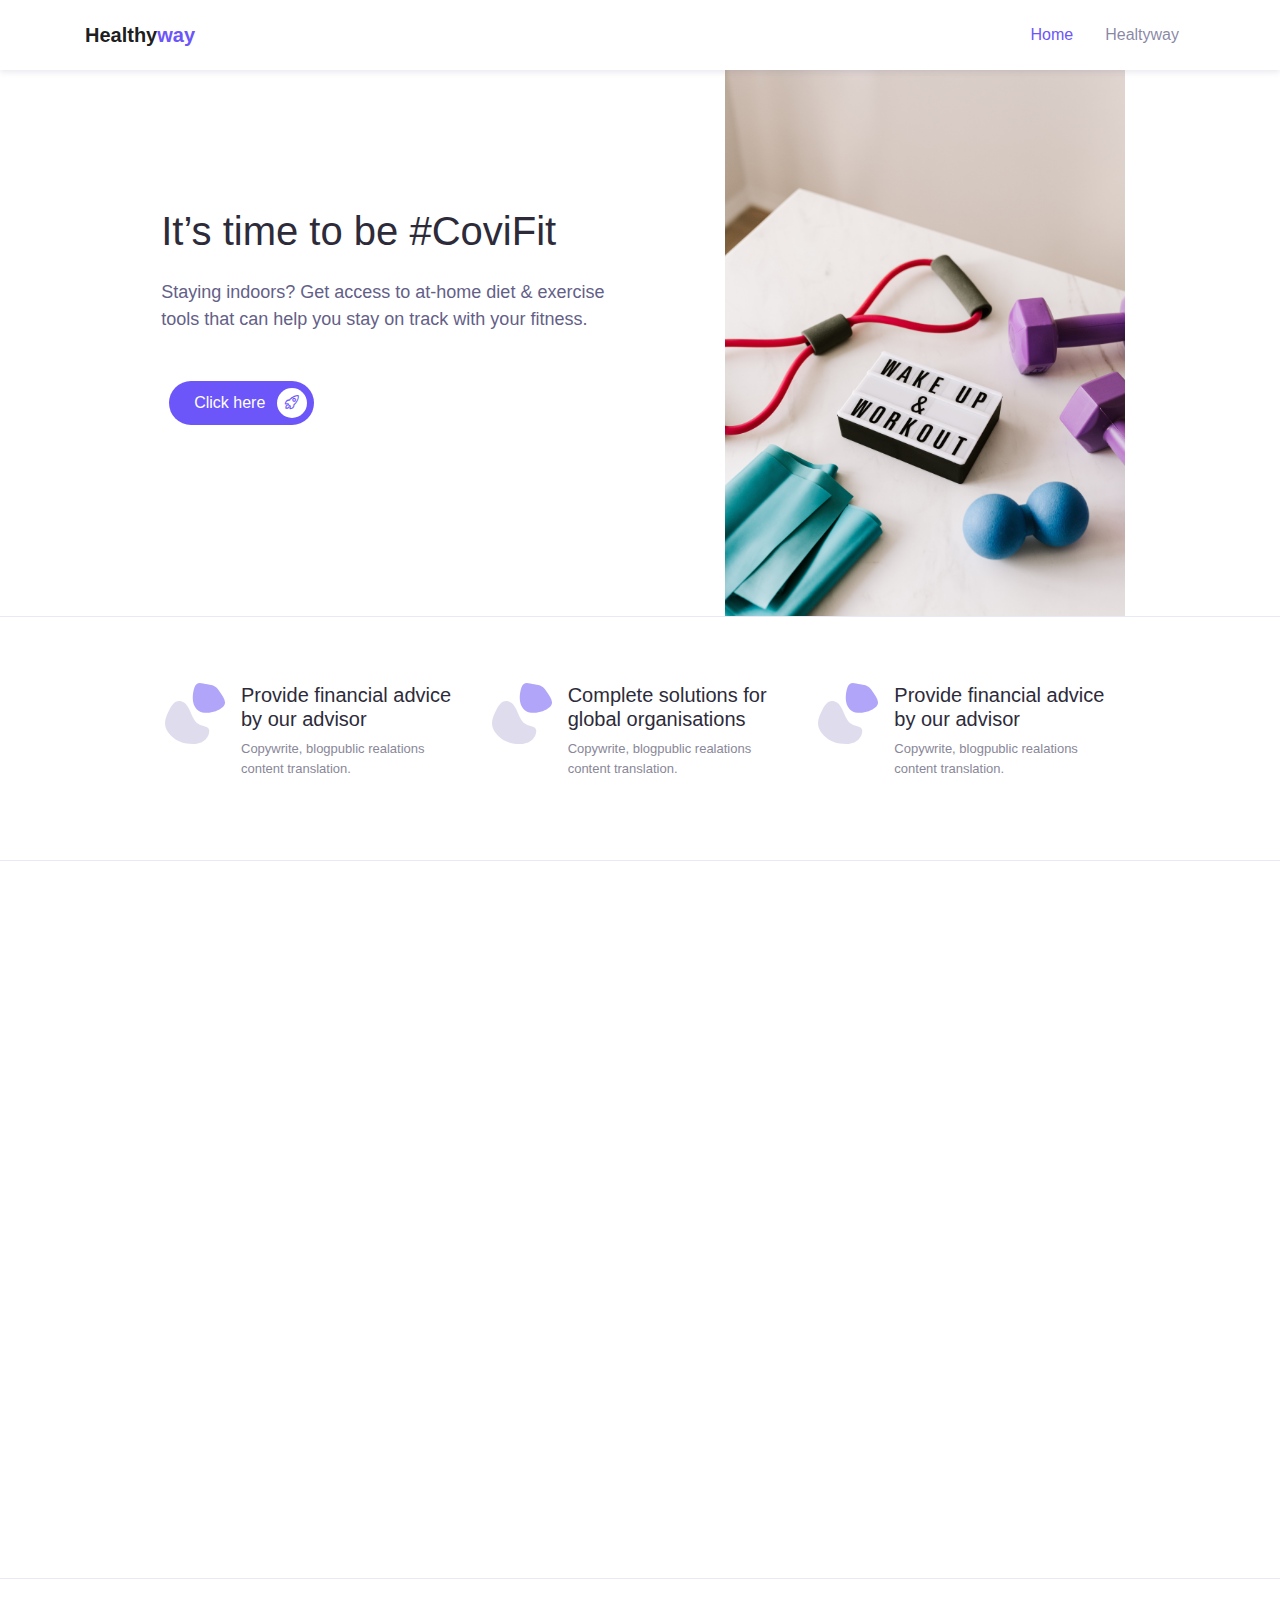
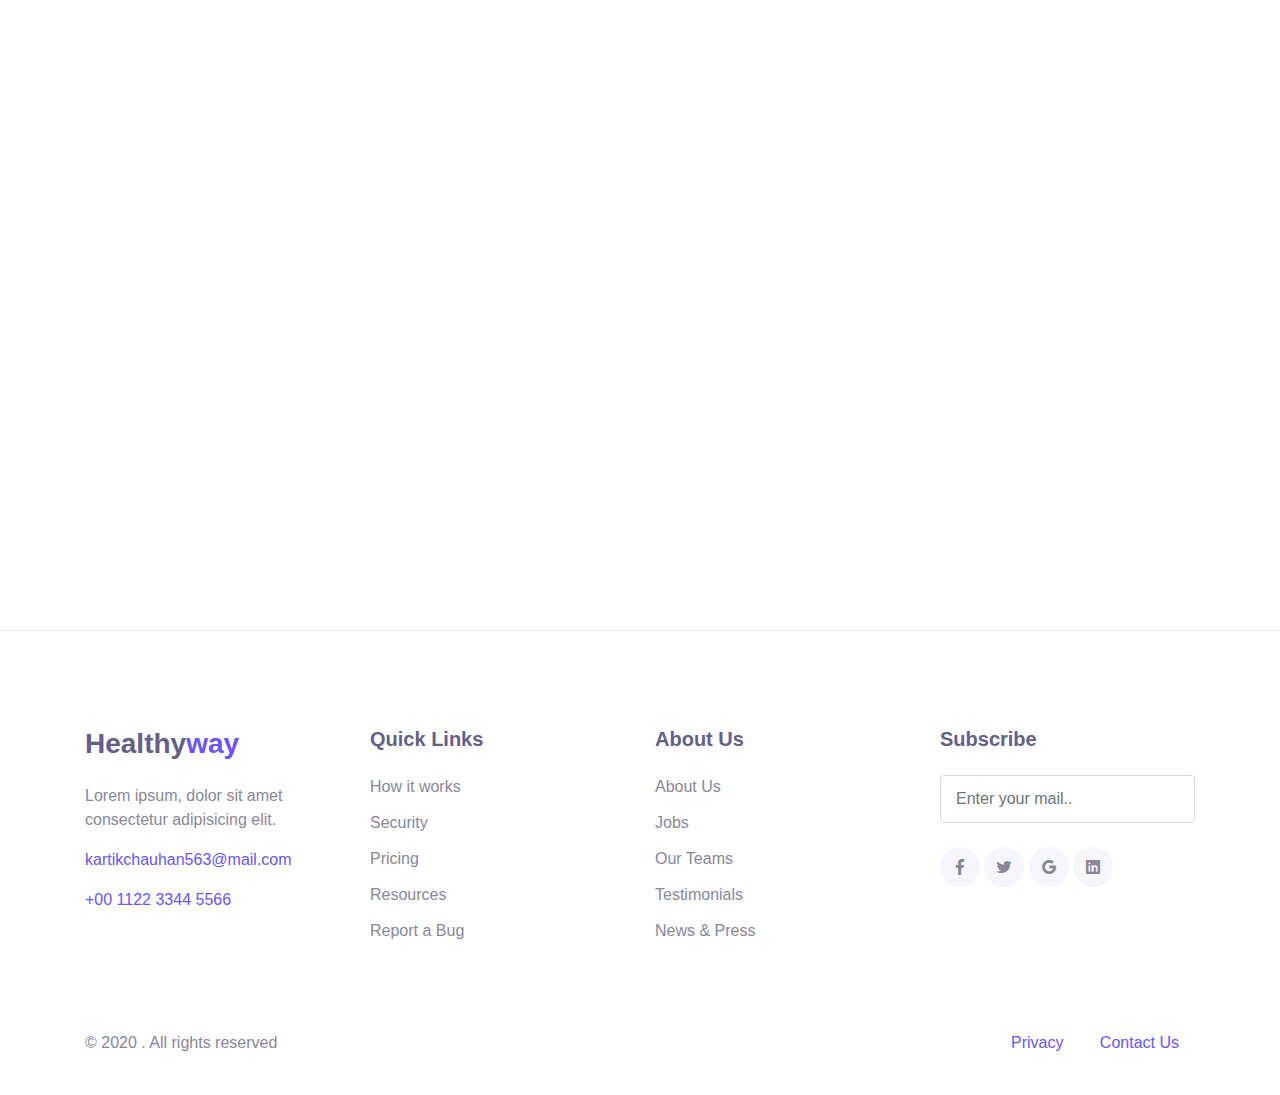
==== index.html @ 9907bdf5 "fyp:1 frontend ready" ====
<!DOCTYPE html>
<html lang="en">
<head>
  <meta charset="UTF-8">
  <meta name="viewport" content="width=device-width, initial-scale=1.0">

  <meta http-equiv="X-UA-Compatible" content="IE=edge">


  <title>Healthyway</title>

  <link rel="stylesheet" href="./assets/vendor/animate/animate.css">
  <link rel="stylesheet" href="./assets/css/bootstrap.css">

  <link rel="stylesheet" href="./assets/css/maicons.css">

  <link rel="stylesheet" href="./assets/vendor/owl-carousel/css/owl.carousel.css">

  <link rel="stylesheet" href="./assets/css/theme.css">

</head>
<body>

  <!-- Back to top button -->
  <div class="back-to-top"></div>

  <header>
    <nav class="navbar navbar-expand-lg navbar-light navbar-float">
      <div class="container">
        <a href="index.html" class="navbar-brand">Healthy<span class="text-primary">way</span></a>

        <button class="navbar-toggler" data-toggle="collapse" data-target="#navbarContent" aria-controls="navbarContent" aria-expanded="false" aria-label="Toggle navigation">
          <span class="navbar-toggler-icon"></span>
        </button>

        <div class="navbar-collapse collapse" id="navbarContent">
          

          <div class="ml-auto">
            <ul class="navbar-nav ml-lg-4 pt-3 pt-lg-0">
              <li class="nav-item active">
                <a href="index.html" class="nav-link">Home</a>
              </li>
              
             
              
              <li class="nav-item">
                <a href="healthcheck.html" class="nav-link">Healtyway</a>
              </li>
            </ul>          </div>
        </div>
      </div>
    </nav>

    <div class="page-banner home-banner">
      <div class="container h-100">
        <div class="row align-items-center h-100">
          <div class="col-lg-6 py-3 wow fadeInUp">
            <h1 class="mb-4">It’s time to be #CoviFit
            </h1>
            <p class="text-lg mb-5">Staying indoors? Get access to at-home diet & exercise tools that can help you stay on track with your fitness.
            </p>

            <!-- <a href="#" class="btn btn-outline border text-secondary">More Info</a> -->
            <a href="#" class="btn btn-primary btn-split ml-2">Click here <div class="fab"><span class="mai-rocket-outline"></span></div></a>
          </div>
          <div class="col-lg-6 py-3 wow zoomIn">
            <div class="img-place">
              <img src="./assets/img/pexels-karolina-grabowska-4397840.jpg" alt="">
            </div>
          </div>
        </div>
      </div>
    </div>
  </header>

  <main>
    <div class="page-section features">
      <div class="container">
        <div class="row justify-content-center">
          <div class="col-md-6 col-lg-4 py-3 wow fadeInUp">
            <div class="d-flex flex-row">
              <div class="img-fluid mr-3">
                <img src="./assets/img/icon_pattern.svg" alt="">
              </div>
              <div>
                <h5>Provide financial advice by our advisor</h5>
                <p>Copywrite, blogpublic realations content translation.</p>
              </div>
            </div>
          </div>
  
          <div class="col-md-6 col-lg-4 py-3 wow fadeInUp">
            <div class="d-flex flex-row">
              <div class="img-fluid mr-3">
                <img src="./assets/img/icon_pattern.svg" alt="">
              </div>
              <div>
                <h5>Complete solutions for global organisations</h5>
                <p>Copywrite, blogpublic realations content translation.</p>
              </div>
            </div>
          </div>
  
          <div class="col-md-6 col-lg-4 py-3 wow fadeInUp">
            <div class="d-flex flex-row">
              <div class="img-fluid mr-3">
                <img src="./assets/img/icon_pattern.svg" alt="">
              </div>
              <div>
                <h5>Provide financial advice by our advisor</h5>
                <p>Copywrite, blogpublic realations content translation.</p>
              </div>
            </div>
          </div>
        </div>
      </div> <!-- .container -->
    </div> <!-- .page-section -->
  
   
    <!-- <div class="page-section counter-section">
      <div class="container">
        <div class="row align-items-center text-center">
          <div class="col-lg-4">
            <p>Total Visitors</p>
            <h2>$<span class="number" data-number="816278"></span></h2>
          </div>
          <div class="col-lg-4">
            <p>Yearly Revenue</p>
            <h2>$<span class="number" data-number="216422"></span></h2>
          </div>
          <div class="col-lg-4">
            <p>Growth Ration</p>
            <h2><span class="number" data-number="73"></span>%</h2>
          </div>
        </div>
      </div>
    </div>  -->
  
    <div class="page-section">
      <div class="container">
        <div class="row">
          <div class="col-lg-6 py-3 wow fadeInLeft">
            <h2 class="title-section">We're <span class="marked">ready to</span> Serve you with best</h2>
            <div class="divider"></div>
            <p class="mb-5">We provide marketing services to startups & small business to looking for partner for their digital media, design & dev lead generation & communication.</p>
            <a href="#" class="btn btn-primary">More Details</a>
            <a href="#" class="btn btn-outline ml-2">See pricing</a>
          </div>
          <div class="col-lg-6 py-3 wow zoomIn">
            <div class="img-place text-center">
              <img src="./assets/img/pexels-karolina-grabowska-4386467.jpg" class="" alt="">
            </div>
          </div>
        </div>
      </div> <!-- .container -->
    </div> <!-- .page-section -->
  
   
    <!-- <div class="page-section border-top">
      <div class="container">
        <div class="text-center wow fadeInUp">
          <h2 class="title-section">Pricing Plan</h2>
          <div class="divider mx-auto"></div>
        </div>
  
        <div class="row justify-content-center">
          <div class="col-12 col-lg-auto py-3 wow fadeInLeft">
            <div class="card-pricing">
              <div class="header">
                <div class="price-icon"><span class="mai-people"></span></div>
                <div class="price-title">Membership</div>
              </div>
              <div class="body py-3">
                <div class="price-tag">
                  <span class="currency">$</span>
                  <h2 class="display-4">30</h2>
                  <span class="period">/monthly</span>
                </div>
                <div class="price-info">
                  <p>Choose the plan that right for you</p>
                </div>
              </div>
              <div class="footer">
                <a href="#" class="btn btn-outline rounded-pill">Choose Plan</a>
              </div>
            </div>
          </div>
  
          <div class="col-12 col-lg-auto py-3 wow fadeInUp">
            <div class="card-pricing active">
              <div class="header">
                <div class="price-labled">Best</div>
                <div class="price-icon"><span class="mai-business"></span></div>
                <div class="price-title">Dedicated</div>
              </div>
              <div class="body py-3">
                <div class="price-tag">
                  <span class="currency">$</span>
                  <h2 class="display-4">60</h2>
                  <span class="period">/monthly</span>
                </div>
                <div class="price-info">
                  <p>Choose the plan that right for you</p>
                </div>
              </div>
              <div class="footer">
                <a href="#" class="btn btn-outline rounded-pill">Choose Plan</a>
              </div>
            </div>
          </div>
  
          <div class="col-12 col-lg-auto py-3 wow fadeInRight">
            <div class="card-pricing">
              <div class="header">
                <div class="price-icon"><span class="mai-rocket-outline"></span></div>
                <div class="price-title">Private</div>
              </div>
              <div class="body py-3">
                <div class="price-tag">
                  <span class="currency">$</span>
                  <h2 class="display-4">90</h2>
                  <span class="period">/monthly</span>
                </div>
                <div class="price-info">
                  <p>Choose the plan that right for you</p>
                </div>
              </div>
              <div class="footer">
                <a href="#" class="btn btn-outline rounded-pill">Choose Plan</a>
              </div>
            </div>
          </div>
          
        </div>
      </div> 
    </div> 
   -->

    
    <div class="page-section border-top">
      <div class="container">
        <div class="text-center wow fadeInUp">
          <div class="subhead">Our Team</div>
          <h2 class="title-section">Read More About <span class="marked">Us</span></h2>
          <div class="divider mx-auto"></div>
        </div>
        <div class="row my-5 card-blog-row">
          <div class="col-md-6 col-lg-3 py-3 wow fadeInUp">
            <div class="card-blog">
              <div class="header">
                <div class="entry-footer">
                  <div class="post-author">Sam Newman</div>
                  <a href="#" class="post-date">23 Apr 2020</a>
                </div>
              </div>
              <div class="body">
                <div class="post-title"><a href="blog-single.html">What is Business Management?</a></div>
              </div>
              <div class="footer">
                <a href="blog-single.html">Read More <span class="mai-chevron-forward text-sm"></span></a>
              </div>
            </div>
          </div>
          <div class="col-md-6 col-lg-3 py-3 wow fadeInUp">
            <div class="card-blog">
              <div class="header">
                <div class="avatar">
                  <img src="./assets/img/person/person_1.jpg" alt="">
                </div>
                <div class="entry-footer">
                  <div class="post-author">Sam Newman</div>
                  <a href="#" class="post-date">23 Apr 2020</a>
                </div>
              </div>
              <div class="body">
                <div class="post-title"><a href="blog-single.html">What is Business Management?</a></div>
                <div class="post-excerpt">Lorem, ipsum dolor sit amet consectetur adipisicing elit.</div>
              </div>
              <div class="footer">
                <a href="blog-single.html">Read More <span class="mai-chevron-forward text-sm"></span></a>
              </div>
            </div>
          </div>
          <div class="col-md-6 col-lg-3 py-3 wow fadeInUp">
            <div class="card-blog">
              <div class="header">
                <div class="avatar">
                  <img src="./assets/img/person/person_2.jpg" alt="">
                </div>
                <div class="entry-footer">
                  <div class="post-author">Sam Newman</div>
                  <a href="#" class="post-date">23 Apr 2020</a>
                </div>
              </div>
              <div class="body">
                <div class="post-title"><a href="blog-single.html">What is Business Management?</a></div>
                <div class="post-excerpt">Lorem, ipsum dolor sit amet consectetur adipisicing elit.</div>
              </div>
              <div class="footer">
                <a href="blog-single.html">Read More <span class="mai-chevron-forward text-sm"></span></a>
              </div>
            </div>
          </div>
          <div class="col-md-6 col-lg-3 py-3 wow fadeInUp">
            <div class="card-blog">
              <div class="header">
                <div class="avatar">
                  <img src="./assets/img/person/person_3.jpg" alt="">
                </div>
                <div class="entry-footer">
                  <div class="post-author">Sam Newman</div>
                  <a href="#" class="post-date">23 Apr 2020</a>
                </div>
              </div>
              <div class="body">
                <div class="post-title"><a href="blog-single.html">What is Business Management?</a></div>
                <div class="post-excerpt">Lorem, ipsum dolor sit amet consectetur adipisicing elit.</div>
              </div>
              <div class="footer">
                <a href="blog-single.html">Read More <span class="mai-chevron-forward text-sm"></span></a>
              </div>
            </div>
          </div>
        </div>
  
       
      </div> <!-- .container -->
    </div> <!-- .page-section -->
  
    
  </main>

  <footer class="page-footer">
    <div class="container">
      <div class="row justify-content-center mb-5">
        <div class="col-lg-3 py-3">
          <h3>Healthy<span class="text-primary">way</span></h3>
          <p>Lorem ipsum, dolor sit amet consectetur adipisicing elit.</p>

          <p><a href="#" >kartikchauhan563@mail.com</a></p>
          <p><a href="#">+00 1122 3344 5566</a></p>
        </div>
        <div class="col-lg-3 py-3">
          <h5>Quick Links</h5>
          <ul class="footer-menu">
            <li><a href="#">How it works</a></li>
            <li><a href="#">Security</a></li>
            <li><a href="#">Pricing</a></li>
            <li><a href="#">Resources</a></li>
            <li><a href="#">Report a Bug</a></li>
          </ul>
        </div>
        <div class="col-lg-3 py-3">
          <h5>About Us</h5>
          <ul class="footer-menu">
            <li><a href="#">About Us</a></li>
            <li><a href="#">Jobs</a></li>
            <li><a href="#">Our Teams</a></li>
            <li><a href="#">Testimonials</a></li>
            <li><a href="#">News & Press</a></li>
          </ul>
        </div>
        <div class="col-lg-3 py-3">
          <h5>Subscribe</h5>
          <form action="#">
            <input type="text" class="form-control" placeholder="Enter your mail..">
          </form>

          <div class="sosmed-button mt-4">
            <a href="#"><span class="mai-logo-facebook-f"></span></a>
            <a href="#"><span class="mai-logo-twitter"></span></a>
            <a href="#"><span class="mai-logo-google"></span></a>
            <a href="#"><span class="mai-logo-linkedin"></span></a>
          </div>
        </div>
      </div>

      <div class="row">
        <div class="col-sm-6 py-2">
          <p id="copyright">&copy; 2020 . All rights reserved</p>
        </div>
        <div class="col-sm-6 py-2 text-right">
          <div class="d-inline-block px-3">
            <a href="#">Privacy</a>
          </div>
          <div class="d-inline-block px-3">
            <a href="#">Contact Us</a>
          </div>
        </div>
      </div>
    </div> <!-- .container -->
  </footer> <!-- .page-footer -->


  <script src="./assets/js/jquery-3.5.1.min.js"></script>

  <script src="./assets/js/bootstrap.bundle.min.js"></script>

  <script src="./assets/vendor/wow/wow.min.js"></script>

  <script src="./assets/vendor/owl-carousel/js/owl.carousel.min.js"></script>

  <script src="./assets/vendor/waypoints/jquery.waypoints.min.js"></script>

  <script src="./assets/vendor/animateNumber/jquery.animateNumber.min.js"></script>

  <script src="./assets/js/google-maps.js"></script>

  <script src="./assets/js/theme.js"></script>


</body>
</html>
---- assets/css/maicons.css ----
@font-face {
  font-family: 'maicons';
  src:  url('../fonts/maicons.eot?c9nlkl');
  src:  url('../fonts/maicons.eot?c9nlkl#iefix') format('embedded-opentype'),
    url('../fonts/maicons.ttf?c9nlkl') format('truetype'),
    url('../fonts/maicons.woff?c9nlkl') format('woff'),
    url('../fonts/maicons.svg?c9nlkl#maicons') format('svg');
  font-weight: normal;
  font-style: normal;
  font-display: block;
}

[class^="mai-"], [class*=" mai-"] {
  /* use !important to prevent issues with browser extensions that change fonts */
  font-family: 'maicons' !important;
  speak: none;
  font-style: normal;
  font-weight: normal;
  font-variant: normal;
  text-transform: none;
  line-height: 1;

  /* Better Font Rendering =========== */
  -webkit-font-smoothing: antialiased;
  -moz-osx-font-smoothing: grayscale;
}

.mai-add:before {
  content: "\e900";
}
.mai-add-circle:before {
  content: "\e901";
}
.mai-add-circle-outline:before {
  content: "\e902";
}
.mai-airplane:before {
  content: "\e903";
}
.mai-airplane-outline:before {
  content: "\e904";
}
.mai-alarm:before {
  content: "\e905";
}
.mai-alarm-outline:before {
  content: "\e906";
}
.mai-albums:before {
  content: "\e907";
}
.mai-albums-outline:before {
  content: "\e908";
}
.mai-alert:before {
  content: "\e909";
}
.mai-alert-circle:before {
  content: "\e90a";
}
.mai-alert-circle-outline:before {
  content: "\e90b";
}
.mai-analytics:before {
  content: "\e90c";
}
.mai-analytics-outline:before {
  content: "\e90d";
}
.mai-aperture:before {
  content: "\e90e";
}
.mai-aperture-outline:before {
  content: "\e90f";
}
.mai-apps:before {
  content: "\e910";
}
.mai-apps-outline:before {
  content: "\e911";
}
.mai-archive:before {
  content: "\e912";
}
.mai-archive-outline:before {
  content: "\e913";
}
.mai-arrow-back:before {
  content: "\e914";
}
.mai-arrow-back-circle:before {
  content: "\e915";
}
.mai-arrow-back-circle-outline:before {
  content: "\e916";
}
.mai-arrow-down:before {
  content: "\e917";
}
.mai-arrow-down-circle:before {
  content: "\e918";
}
.mai-arrow-down-circle-outline:before {
  content: "\e919";
}
.mai-arrow-forward:before {
  content: "\e91a";
}
.mai-arrow-forward-circle:before {
  content: "\e91b";
}
.mai-arrow-forward-circle-outline:before {
  content: "\e91c";
}
.mai-arrow-redo:before {
  content: "\e91d";
}
.mai-arrow-redo-circle:before {
  content: "\e91e";
}
.mai-arrow-redo-circle-outline:before {
  content: "\e91f";
}
.mai-arrow-redo-outline:before {
  content: "\e920";
}
.mai-arrow-undo:before {
  content: "\e921";
}
.mai-arrow-undo-circle:before {
  content: "\e922";
}
.mai-arrow-undo-circle-outline:before {
  content: "\e923";
}
.mai-arrow-undo-outline:before {
  content: "\e924";
}
.mai-arrow-up:before {
  content: "\e925";
}
.mai-arrow-up-circle:before {
  content: "\e926";
}
.mai-arrow-up-circle-outline:before {
  content: "\e927";
}
.mai-at:before {
  content: "\e928";
}
.mai-at-circle:before {
  content: "\e929";
}
.mai-at-circle-outline:before {
  content: "\e92a";
}
.mai-attach:before {
  content: "\e92b";
}
.mai-attach-outline:before {
  content: "\e92c";
}
.mai-backspace:before {
  content: "\e92d";
}
.mai-backspace-outline:before {
  content: "\e92e";
}
.mai-bandage:before {
  content: "\e92f";
}
.mai-bandage-outline:before {
  content: "\e930";
}
.mai-bar-chart:before {
  content: "\e932";
}
.mai-bar-chart-outline:before {
  content: "\e933";
}
.mai-barbell:before {
  content: "\e931";
}
.mai-barcode:before {
  content: "\e934";
}
.mai-barcode-outline:before {
  content: "\e935";
}
.mai-baseball:before {
  content: "\e936";
}
.mai-baseball-outline:before {
  content: "\e937";
}
.mai-basket:before {
  content: "\e938";
}
.mai-basket-outline:before {
  content: "\e93b";
}
.mai-basketball:before {
  content: "\e939";
}
.mai-basketball-outline:before {
  content: "\e93a";
}
.mai-battery-charging:before {
  content: "\e93c";
}
.mai-battery-dead:before {
  content: "\e93d";
}
.mai-battery-full:before {
  content: "\e93e";
}
.mai-battery-half:before {
  content: "\e93f";
}
.mai-beaker:before {
  content: "\e940";
}
.mai-beaker-outline:before {
  content: "\e941";
}
.mai-bed:before {
  content: "\e942";
}
.mai-bed-outline:before {
  content: "\e943";
}
.mai-beer:before {
  content: "\e944";
}
.mai-beer-outline:before {
  content: "\e945";
}
.mai-bicycle:before {
  content: "\e946";
}
.mai-bluetooth:before {
  content: "\e947";
}
.mai-boat:before {
  content: "\e948";
}
.mai-boat-outline:before {
  content: "\e949";
}
.mai-body:before {
  content: "\e94a";
}
.mai-body-outline:before {
  content: "\e94b";
}
.mai-bonfire:before {
  content: "\e94c";
}
.mai-bonfire-outline:before {
  content: "\e94d";
}
.mai-book:before {
  content: "\e94e";
}
.mai-book-outline:before {
  content: "\e953";
}
.mai-bookmark:before {
  content: "\e94f";
}
.mai-bookmark-outline:before {
  content: "\e950";
}
.mai-bookmarks:before {
  content: "\e951";
}
.mai-bookmarks-outline:before {
  content: "\e952";
}
.mai-briefcase:before {
  content: "\e954";
}
.mai-briefcase-outline:before {
  content: "\e955";
}
.mai-browsers:before {
  content: "\e956";
}
.mai-browsers-outline:before {
  content: "\e957";
}
.mai-brush:before {
  content: "\e958";
}
.mai-brush-outline:before {
  content: "\e959";
}
.mai-bug:before {
  content: "\e95a";
}
.mai-bug-outline:before {
  content: "\e95b";
}
.mai-build:before {
  content: "\e95c";
}
.mai-build-outline:before {
  content: "\e95d";
}
.mai-bulb:before {
  content: "\e95e";
}
.mai-bulb-outline:before {
  content: "\e95f";
}
.mai-bus:before {
  content: "\e960";
}
.mai-bus-outline:before {
  content: "\e963";
}
.mai-business:before {
  content: "\e961";
}
.mai-business-outline:before {
  content: "\e962";
}
.mai-cafe:before {
  content: "\e964";
}
.mai-cafe-outline:before {
  content: "\e965";
}
.mai-calculator:before {
  content: "\e966";
}
.mai-calculator-outline:before {
  content: "\e967";
}
.mai-calendar:before {
  content: "\e968";
}
.mai-calendar-outline:before {
  content: "\e969";
}
.mai-call:before {
  content: "\e96a";
}
.mai-call-outline:before {
  content: "\e96b";
}
.mai-camera:before {
  content: "\e96c";
}
.mai-camera-outline:before {
  content: "\e96d";
}
.mai-camera-reverse:before {
  content: "\e96e";
}
.mai-camera-reverse-outline:before {
  content: "\e96f";
}
.mai-car:before {
  content: "\e970";
}
.mai-car-outline:before {
  content: "\e97f";
}
.mai-car-sport:before {
  content: "\e980";
}
.mai-car-sport-outline:before {
  content: "\e981";
}
.mai-card:before {
  content: "\e971";
}
.mai-card-outline:before {
  content: "\e972";
}
.mai-caret-back:before {
  content: "\e973";
}
.mai-caret-back-circle:before {
  content: "\e974";
}
.mai-caret-back-circle-outline:before {
  content: "\e975";
}
.mai-caret-down:before {
  content: "\e976";
}
.mai-caret-down-circle:before {
  content: "\e977";
}
.mai-caret-down-circle-outline:before {
  content: "\e978";
}
.mai-caret-forward:before {
  content: "\e979";
}
.mai-caret-forward-circle:before {
  content: "\e97a";
}
.mai-caret-forward-circle-outline:before {
  content: "\e97b";
}
.mai-caret-up:before {
  content: "\e97c";
}
.mai-caret-up-circle:before {
  content: "\e97d";
}
.mai-caret-up-circle-outline:before {
  content: "\e97e";
}
.mai-cart:before {
  content: "\e982";
}
.mai-cart-outline:before {
  content: "\e983";
}
.mai-cash:before {
  content: "\e984";
}
.mai-cash-outline:before {
  content: "\e985";
}
.mai-chatbox:before {
  content: "\e986";
}
.mai-chatbox-ellipses:before {
  content: "\e987";
}
.mai-chatbox-ellipses-outline:before {
  content: "\e988";
}
.mai-chatbox-outline:before {
  content: "\e989";
}
.mai-chatbubble:before {
  content: "\e98a";
}
.mai-chatbubble-ellipses:before {
  content: "\e98b";
}
.mai-chatbubble-ellipses-outline:before {
  content: "\e98c";
}
.mai-chatbubble-outline:before {
  content: "\e98d";
}
.mai-chatbubbles:before {
  content: "\e98e";
}
.mai-chatbubbles-outline:before {
  content: "\e98f";
}
.mai-checkbox:before {
  content: "\e990";
}
.mai-checkbox-outline:before {
  content: "\e991";
}
.mai-checkmark:before {
  content: "\e992";
}
.mai-checkmark-circle:before {
  content: "\e993";
}
.mai-checkmark-circle-outline:before {
  content: "\e994";
}
.mai-checkmark-done:before {
  content: "\e995";
}
.mai-checkmark-done-circle:before {
  content: "\e996";
}
.mai-checkmark-done-circle-outline:before {
  content: "\e997";
}
.mai-chevron-back:before {
  content: "\e998";
}
.mai-chevron-back-circle:before {
  content: "\e999";
}
.mai-chevron-back-circle-outline:before {
  content: "\e99a";
}
.mai-chevron-down:before {
  content: "\e99b";
}
.mai-chevron-down-circle:before {
  content: "\e99c";
}
.mai-chevron-down-circle-outline:before {
  content: "\e99d";
}
.mai-chevron-forward:before {
  content: "\e99e";
}
.mai-chevron-forward-circle:before {
  content: "\e99f";
}
.mai-chevron-forward-circle-outline:before {
  content: "\e9a0";
}
.mai-chevron-up:before {
  content: "\e9a1";
}
.mai-chevron-up-circle:before {
  content: "\e9a2";
}
.mai-chevron-up-circle-outline:before {
  content: "\e9a3";
}
.mai-clipboard:before {
  content: "\e9a4";
}
.mai-clipboard-outline:before {
  content: "\e9a5";
}
.mai-close:before {
  content: "\e9a6";
}
.mai-close-circle:before {
  content: "\e9a7";
}
.mai-close-circle-outline:before {
  content: "\e9a8";
}
.mai-cloud:before {
  content: "\e9a9";
}
.mai-cloud-circle:before {
  content: "\e9aa";
}
.mai-cloud-circle-outline:before {
  content: "\e9ab";
}
.mai-cloud-done:before {
  content: "\e9ac";
}
.mai-cloud-done-outline:before {
  content: "\e9ad";
}
.mai-cloud-download:before {
  content: "\e9ae";
}
.mai-cloud-download-outline:before {
  content: "\e9af";
}
.mai-cloud-offline:before {
  content: "\e9b0";
}
.mai-cloud-offline-outline:before {
  content: "\e9b1";
}
.mai-cloud-outline:before {
  content: "\e9b2";
}
.mai-cloud-upload:before {
  content: "\e9b3";
}
.mai-cloud-upload-outline:before {
  content: "\e9b4";
}
.mai-cloudy:before {
  content: "\e9b5";
}
.mai-cloudy-night:before {
  content: "\e9b6";
}
.mai-cloudy-night-outline:before {
  content: "\e9b7";
}
.mai-cloudy-outline:before {
  content: "\e9b8";
}
.mai-code:before {
  content: "\e9b9";
}
.mai-code-download:before {
  content: "\e9ba";
}
.mai-code-slash:before {
  content: "\e9bb";
}
.mai-code-working:before {
  content: "\e9bc";
}
.mai-cog:before {
  content: "\e9bd";
}
.mai-color-fill:before {
  content: "\e9be";
}
.mai-color-fill-outline:before {
  content: "\e9bf";
}
.mai-color-filter:before {
  content: "\e9c0";
}
.mai-color-filter-outline:before {
  content: "\e9c1";
}
.mai-color-palette:before {
  content: "\e9c2";
}
.mai-color-palette-outline:before {
  content: "\e9c3";
}
.mai-color-wand:before {
  content: "\e9c4";
}
.mai-color-wand-outline:before {
  content: "\e9c5";
}
.mai-compass:before {
  content: "\e9c6";
}
.mai-compass-outline:before {
  content: "\e9c7";
}
.mai-construct:before {
  content: "\e9c8";
}
.mai-construct-outline:before {
  content: "\e9c9";
}
.mai-contract:before {
  content: "\e9ca";
}
.mai-contrast:before {
  content: "\e9cb";
}
.mai-copy:before {
  content: "\e9cc";
}
.mai-copy-outline:before {
  content: "\e9cd";
}
.mai-create:before {
  content: "\e9ce";
}
.mai-create-outline:before {
  content: "\e9cf";
}
.mai-crop:before {
  content: "\e9d0";
}
.mai-cube:before {
  content: "\e9d1";
}
.mai-cube-outline:before {
  content: "\e9d2";
}
.mai-cut:before {
  content: "\e9d3";
}
.mai-desktop:before {
  content: "\e9d4";
}
.mai-desktop-outline:before {
  content: "\e9d5";
}
.mai-disc:before {
  content: "\e9d6";
}
.mai-disc-outline:before {
  content: "\e9d7";
}
.mai-document:before {
  content: "\e9d8";
}
.mai-document-outline:before {
  content: "\e9d9";
}
.mai-document-text:before {
  content: "\e9dc";
}
.mai-document-text-outline:before {
  content: "\e9dd";
}
.mai-documents:before {
  content: "\e9da";
}
.mai-documents-outline:before {
  content: "\e9db";
}
.mai-download:before {
  content: "\e9de";
}
.mai-download-outline:before {
  content: "\e9df";
}
.mai-duplicate:before {
  content: "\e9e0";
}
.mai-duplicate-outline:before {
  content: "\e9e1";
}
.mai-ear:before {
  content: "\e9e2";
}
.mai-ear-outline:before {
  content: "\e9e3";
}
.mai-earth:before {
  content: "\e9e4";
}
.mai-earth-outline:before {
  content: "\e9e5";
}
.mai-easel:before {
  content: "\e9e6";
}
.mai-easel-outline:before {
  content: "\e9e7";
}
.mai-egg:before {
  content: "\e9e8";
}
.mai-egg-outline:before {
  content: "\e9e9";
}
.mai-ellipse:before {
  content: "\e9ea";
}
.mai-ellipse-outline:before {
  content: "\e9eb";
}
.mai-ellipsis-horizontal:before {
  content: "\e9ec";
}
.mai-ellipsis-horizontal-circle:before {
  content: "\e9ed";
}
.mai-ellipsis-vertical:before {
  content: "\e9ee";
}
.mai-ellipsis-vertical-circle:before {
  content: "\e9ef";
}
.mai-enter:before {
  content: "\e9f0";
}
.mai-enter-outline:before {
  content: "\e9f1";
}
.mai-exit:before {
  content: "\e9f2";
}
.mai-exit-outline:before {
  content: "\e9f3";
}
.mai-expand:before {
  content: "\e9f4";
}
.mai-eye:before {
  content: "\e9f5";
}
.mai-eye-off:before {
  content: "\e9f8";
}
.mai-eye-off-outline:before {
  content: "\e9f9";
}
.mai-eye-outline:before {
  content: "\e9fa";
}
.mai-eyedrop:before {
  content: "\e9f6";
}
.mai-eyedrop-outline:before {
  content: "\e9f7";
}
.mai-fast-food:before {
  content: "\e9fb";
}
.mai-fast-food-outline:before {
  content: "\e9fc";
}
.mai-female:before {
  content: "\e9fd";
}
.mai-file-tray:before {
  content: "\e9fe";
}
.mai-file-tray-full:before {
  content: "\e9ff";
}
.mai-file-tray-full-outline:before {
  content: "\ea00";
}
.mai-file-tray-outline:before {
  content: "\ea01";
}
.mai-film:before {
  content: "\ea02";
}
.mai-film-outline:before {
  content: "\ea03";
}
.mai-filter:before {
  content: "\ea04";
}
.mai-finger-print:before {
  content: "\ea05";
}
.mai-fitness:before {
  content: "\ea06";
}
.mai-fitness-outline:before {
  content: "\ea07";
}
.mai-flag:before {
  content: "\ea08";
}
.mai-flag-outline:before {
  content: "\ea09";
}
.mai-flame:before {
  content: "\ea0a";
}
.mai-flame-outline:before {
  content: "\ea0b";
}
.mai-flash:before {
  content: "\ea0c";
}
.mai-flash-off:before {
  content: "\ea0f";
}
.mai-flash-off-outline:before {
  content: "\ea10";
}
.mai-flash-outline:before {
  content: "\ea11";
}
.mai-flashlight:before {
  content: "\ea0d";
}
.mai-flashlight-outline:before {
  content: "\ea0e";
}
.mai-flask:before {
  content: "\ea12";
}
.mai-flask-outline:before {
  content: "\ea13";
}
.mai-flower:before {
  content: "\ea14";
}
.mai-flower-outline:before {
  content: "\ea15";
}
.mai-folder:before {
  content: "\ea16";
}
.mai-folder-open:before {
  content: "\ea17";
}
.mai-folder-open-outline:before {
  content: "\ea18";
}
.mai-folder-outline:before {
  content: "\ea19";
}
.mai-football:before {
  content: "\ea1a";
}
.mai-football-outline:before {
  content: "\ea1b";
}
.mai-funnel:before {
  content: "\ea1c";
}
.mai-funnel-outline:before {
  content: "\ea1d";
}
.mai-game-controller:before {
  content: "\ea1e";
}
.mai-game-controller-outline:before {
  content: "\ea1f";
}
.mai-gift:before {
  content: "\ea20";
}
.mai-gift-outline:before {
  content: "\ea21";
}
.mai-git-branch:before {
  content: "\ea22";
}
.mai-git-commit:before {
  content: "\ea23";
}
.mai-git-compare:before {
  content: "\ea24";
}
.mai-git-merge:before {
  content: "\ea25";
}
.mai-git-network:before {
  content: "\ea26";
}
.mai-git-pull-request:before {
  content: "\ea27";
}
.mai-glasses:before {
  content: "\ea28";
}
.mai-glasses-outline:before {
  content: "\ea29";
}
.mai-globe:before {
  content: "\ea2a";
}
.mai-globe-outline:before {
  content: "\ea2b";
}
.mai-golf:before {
  content: "\ea2c";
}
.mai-golf-outline:before {
  content: "\ea2d";
}
.mai-grid:before {
  content: "\ea2e";
}
.mai-grid-outline:before {
  content: "\ea2f";
}
.mai-hammer:before {
  content: "\ea30";
}
.mai-hammer-outline:before {
  content: "\ea31";
}
.mai-hand-left:before {
  content: "\ea32";
}
.mai-hand-left-outline:before {
  content: "\ea33";
}
.mai-hand-right:before {
  content: "\ea34";
}
.mai-hand-right-outline:before {
  content: "\ea35";
}
.mai-happy:before {
  content: "\ea36";
}
.mai-happy-outline:before {
  content: "\ea37";
}
.mai-hardware-chip:before {
  content: "\ea38";
}
.mai-hardware-chip-outline:before {
  content: "\ea39";
}
.mai-headset:before {
  content: "\ea3a";
}
.mai-headset-outline:before {
  content: "\ea3b";
}
.mai-heart:before {
  content: "\ea3c";
}
.mai-heart-circle:before {
  content: "\ea3d";
}
.mai-heart-circle-outline:before {
  content: "\ea3e";
}
.mai-heart-dislike:before {
  content: "\ea3f";
}
.mai-heart-dislike-circle:before {
  content: "\ea40";
}
.mai-heart-dislike-circle-outline:before {
  content: "\ea41";
}
.mai-heart-dislike-outline:before {
  content: "\ea42";
}
.mai-heart-half:before {
  content: "\ea43";
}
.mai-heart-half-outline:before {
  content: "\ea44";
}
.mai-heart-outline:before {
  content: "\ea45";
}
.mai-help:before {
  content: "\ea46";
}
.mai-help-buoy:before {
  content: "\ea47";
}
.mai-help-buoy-outline:before {
  content: "\ea48";
}
.mai-help-circle:before {
  content: "\ea49";
}
.mai-help-circle-outline:before {
  content: "\ea4a";
}
.mai-home:before {
  content: "\ea4b";
}
.mai-home-outline:before {
  content: "\ea4c";
}
.mai-hourglass:before {
  content: "\ea4d";
}
.mai-hourglass-outline:before {
  content: "\ea4e";
}
.mai-ice-cream:before {
  content: "\ea4f";
}
.mai-ice-cream-outline:before {
  content: "\ea50";
}
.mai-image:before {
  content: "\ea51";
}
.mai-image-outline:before {
  content: "\ea52";
}
.mai-images:before {
  content: "\ea53";
}
.mai-images-outline:before {
  content: "\ea54";
}
.mai-infinite:before {
  content: "\ea55";
}
.mai-information:before {
  content: "\ea56";
}
.mai-information-circle:before {
  content: "\ea57";
}
.mai-information-circle-outline:before {
  content: "\ea58";
}
.mai-journal:before {
  content: "\ea59";
}
.mai-journal-outline:before {
  content: "\ea5a";
}
.mai-key:before {
  content: "\ea5b";
}
.mai-key-outline:before {
  content: "\ea5c";
}
.mai-keypad:before {
  content: "\ea5d";
}
.mai-keypad-outline:before {
  content: "\ea5e";
}
.mai-language:before {
  content: "\ea5f";
}
.mai-laptop:before {
  content: "\ea60";
}
.mai-laptop-outline:before {
  content: "\ea61";
}
.mai-layers:before {
  content: "\ea62";
}
.mai-layers-outline:before {
  content: "\ea63";
}
.mai-leaf:before {
  content: "\ea64";
}
.mai-leaf-outline:before {
  content: "\ea65";
}
.mai-library:before {
  content: "\ea66";
}
.mai-library-outline:before {
  content: "\ea67";
}
.mai-link:before {
  content: "\ea68";
}
.mai-list:before {
  content: "\ea69";
}
.mai-list-circle:before {
  content: "\ea6a";
}
.mai-list-circle-outline:before {
  content: "\ea6b";
}
.mai-locate:before {
  content: "\ea6c";
}
.mai-location:before {
  content: "\ea6d";
}
.mai-location-outline:before {
  content: "\ea6e";
}
.mai-lock-closed:before {
  content: "\ea6f";
}
.mai-lock-closed-outline:before {
  content: "\ea70";
}
.mai-lock-open:before {
  content: "\ea71";
}
.mai-lock-open-outline:before {
  content: "\ea72";
}
.mai-log-in:before {
  content: "\ea73";
}
.mai-log-in-outline:before {
  content: "\ea74";
}
.mai-log-out:before {
  content: "\ea75";
}
.mai-log-out-outline:before {
  content: "\ea76";
}
.mai-logo-500px:before {
  content: "\ea8e";
}
.mai-logo-accessible-icon:before {
  content: "\eaef";
}
.mai-logo-accusoft:before {
  content: "\eba2";
}
.mai-logo-algolia:before {
  content: "\eba3";
}
.mai-logo-alipay:before {
  content: "\eba4";
}
.mai-logo-amazon:before {
  content: "\eba5";
}
.mai-logo-amplify:before {
  content: "\eba6";
}
.mai-logo-android:before {
  content: "\eba7";
}
.mai-logo-angular:before {
  content: "\eba8";
}
.mai-logo-apple:before {
  content: "\eba9";
}
.mai-logo-apple-appstore:before {
  content: "\ebaa";
}
.mai-logo-aws:before {
  content: "\ebab";
}
.mai-logo-behance:before {
  content: "\ebac";
}
.mai-logo-bitbucket:before {
  content: "\ebad";
}
.mai-logo-bitcoin:before {
  content: "\ebae";
}
.mai-logo-blackberry:before {
  content: "\ebaf";
}
.mai-logo-blogger:before {
  content: "\ebb0";
}
.mai-logo-buffer:before {
  content: "\ebb1";
}
.mai-logo-buysellads:before {
  content: "\ebb2";
}
.mai-logo-capacitor:before {
  content: "\ebb3";
}
.mai-logo-cc-amazon-pay:before {
  content: "\ebb4";
}
.mai-logo-cc-amex:before {
  content: "\ebb5";
}
.mai-logo-cc-apple-pay:before {
  content: "\ebb6";
}
.mai-logo-cc-diners-club:before {
  content: "\ebb7";
}
.mai-logo-cc-discover:before {
  content: "\ebb8";
}
.mai-logo-cc-jcb:before {
  content: "\ebb9";
}
.mai-logo-cc-mastercard:before {
  content: "\ebba";
}
.mai-logo-cc-paypal:before {
  content: "\ebbb";
}
.mai-logo-cc-stripe:before {
  content: "\ebbc";
}
.mai-logo-cc-visa:before {
  content: "\ebbd";
}
.mai-logo-chrome:before {
  content: "\ebbe";
}
.mai-logo-closed-captioning:before {
  content: "\ebbf";
}
.mai-logo-codepen:before {
  content: "\ebc0";
}
.mai-logo-cpanel:before {
  content: "\ebc1";
}
.mai-logo-creative-commons:before {
  content: "\ebc2";
}
.mai-logo-css3:before {
  content: "\ebc3";
}
.mai-logo-cuttlefish:before {
  content: "\ebc4";
}
.mai-logo-d-and-d:before {
  content: "\ebc5";
}
.mai-logo-dashcube:before {
  content: "\ebc6";
}
.mai-logo-designernews:before {
  content: "\ebc7";
}
.mai-logo-deviantart:before {
  content: "\ebc8";
}
.mai-logo-digg:before {
  content: "\ebc9";
}
.mai-logo-digital-ocean:before {
  content: "\ebca";
}
.mai-logo-discord:before {
  content: "\ebcb";
}
.mai-logo-discourse:before {
  content: "\ebcc";
}
.mai-logo-dochub:before {
  content: "\ebcd";
}
.mai-logo-docker:before {
  content: "\ebce";
}
.mai-logo-dribbble:before {
  content: "\ebcf";
}
.mai-logo-dropbox:before {
  content: "\ebd0";
}
.mai-logo-drupal:before {
  content: "\ebd1";
}
.mai-logo-dyalog:before {
  content: "\ebd2";
}
.mai-logo-earlybirds:before {
  content: "\ebd3";
}
.mai-logo-ebay:before {
  content: "\ebd4";
}
.mai-logo-edge:before {
  content: "\ebd5";
}
.mai-logo-electron:before {
  content: "\ebd6";
}
.mai-logo-elementor:before {
  content: "\ebd7";
}
.mai-logo-ello:before {
  content: "\ebd8";
}
.mai-logo-ember:before {
  content: "\ebd9";
}
.mai-logo-empire:before {
  content: "\ebda";
}
.mai-logo-envira:before {
  content: "\ebdb";
}
.mai-logo-erlang:before {
  content: "\ebdc";
}
.mai-logo-etsy:before {
  content: "\ebdd";
}
.mai-logo-euro:before {
  content: "\ebde";
}
.mai-logo-expeditedssl:before {
  content: "\ebdf";
}
.mai-logo-facebook:before {
  content: "\ebe0";
}
.mai-logo-facebook-f:before {
  content: "\ebe1";
}
.mai-logo-facebook-messenger:before {
  content: "\ebe2";
}
.mai-logo-firebase:before {
  content: "\ebe3";
}
.mai-logo-firefox:before {
  content: "\ebe4";
}
.mai-logo-flickr:before {
  content: "\ebe5";
}
.mai-logo-flipboard:before {
  content: "\ebe6";
}
.mai-logo-fly:before {
  content: "\ebe7";
}
.mai-logo-foursquare:before {
  content: "\ebe8";
}
.mai-logo-freebsd:before {
  content: "\ebe9";
}
.mai-logo-gg:before {
  content: "\ebea";
}
.mai-logo-git:before {
  content: "\ebeb";
}
.mai-logo-github:before {
  content: "\ebec";
}
.mai-logo-github-alt:before {
  content: "\ebed";
}
.mai-logo-gitlab:before {
  content: "\ebee";
}
.mai-logo-gitter:before {
  content: "\ebef";
}
.mai-logo-glide:before {
  content: "\ebf0";
}
.mai-logo-glide-g:before {
  content: "\ebf1";
}
.mai-logo-google:before {
  content: "\ebf2";
}
.mai-logo-google-drive:before {
  content: "\ebf3";
}
.mai-logo-google-play:before {
  content: "\ebf4";
}
.mai-logo-google-playstore:before {
  content: "\ebf5";
}
.mai-logo-google-plus:before {
  content: "\ebf6";
}
.mai-logo-google-plus-g:before {
  content: "\ebf7";
}
.mai-logo-google-wallet:before {
  content: "\ebf8";
}
.mai-logo-grunt:before {
  content: "\ebf9";
}
.mai-logo-gulp:before {
  content: "\ebfa";
}
.mai-logo-hackernews:before {
  content: "\ebfb";
}
.mai-logo-hotjar:before {
  content: "\ebfc";
}
.mai-logo-html5:before {
  content: "\ebfd";
}
.mai-logo-hubspot:before {
  content: "\ebfe";
}
.mai-logo-imdb:before {
  content: "\ebff";
}
.mai-logo-instagram:before {
  content: "\ec00";
}
.mai-logo-internet-explorer:before {
  content: "\ec01";
}
.mai-logo-ionic:before {
  content: "\ec02";
}
.mai-logo-ionitron:before {
  content: "\ec03";
}
.mai-logo-itunes:before {
  content: "\ec04";
}
.mai-logo-java:before {
  content: "\ec05";
}
.mai-logo-javascript:before {
  content: "\ec06";
}
.mai-logo-joomla:before {
  content: "\ec07";
}
.mai-logo-jsfiddle:before {
  content: "\ec08";
}
.mai-logo-keycdn:before {
  content: "\ec09";
}
.mai-logo-laravel:before {
  content: "\ec0a";
}
.mai-logo-lastfm:before {
  content: "\ec0b";
}
.mai-logo-leanpub:before {
  content: "\ec0c";
}
.mai-logo-less:before {
  content: "\ec0d";
}
.mai-logo-line:before {
  content: "\ec0e";
}
.mai-logo-linkedin:before {
  content: "\ec0f";
}
.mai-logo-linux:before {
  content: "\ec10";
}
.mai-logo-magento:before {
  content: "\ec11";
}
.mai-logo-mailchimp:before {
  content: "\ec12";
}
.mai-logo-markdown:before {
  content: "\ec13";
}
.mai-logo-maxcdn:before {
  content: "\ec14";
}
.mai-logo-medium:before {
  content: "\ec15";
}
.mai-logo-medium-m:before {
  content: "\ec16";
}
.mai-logo-meetup:before {
  content: "\ec17";
}
.mai-logo-microsoft:before {
  content: "\ec18";
}
.mai-logo-mix:before {
  content: "\ec19";
}
.mai-logo-mixcloud:before {
  content: "\ec1a";
}
.mai-logo-nodejs:before {
  content: "\ec1b";
}
.mai-logo-npm:before {
  content: "\ec1c";
}
.mai-logo-octocat:before {
  content: "\ec1d";
}
.mai-logo-opencart:before {
  content: "\ec1e";
}
.mai-logo-openid:before {
  content: "\ec1f";
}
.mai-logo-opera:before {
  content: "\ec20";
}
.mai-logo-patreon:before {
  content: "\ec21";
}
.mai-logo-paypal:before {
  content: "\ec22";
}
.mai-logo-php:before {
  content: "\ec23";
}
.mai-logo-pinterest:before {
  content: "\ec24";
}
.mai-logo-pinterest-p:before {
  content: "\ec25";
}
.mai-logo-playstation:before {
  content: "\ec26";
}
.mai-logo-product-hunt:before {
  content: "\ec27";
}
.mai-logo-pwa:before {
  content: "\ec28";
}
.mai-logo-python:before {
  content: "\ec29";
}
.mai-logo-qq:before {
  content: "\ec2a";
}
.mai-logo-quora:before {
  content: "\ec2b";
}
.mai-logo-react:before {
  content: "\ec2c";
}
.mai-logo-readme:before {
  content: "\ec2d";
}
.mai-logo-reddit:before {
  content: "\ec2e";
}
.mai-logo-researchgate:before {
  content: "\ec2f";
}
.mai-logo-rocketchat:before {
  content: "\ec30";
}
.mai-logo-rss:before {
  content: "\ec31";
}
.mai-logo-safari:before {
  content: "\ec32";
}
.mai-logo-sass:before {
  content: "\ec33";
}
.mai-logo-scribd:before {
  content: "\ec34";
}
.mai-logo-searchengin:before {
  content: "\ec35";
}
.mai-logo-sellcast:before {
  content: "\ec36";
}
.mai-logo-sellsy:before {
  content: "\ec37";
}
.mai-logo-skype:before {
  content: "\ec38";
}
.mai-logo-slack:before {
  content: "\ec39";
}
.mai-logo-slideshare:before {
  content: "\ec3a";
}
.mai-logo-snapchat:before {
  content: "\ec3b";
}
.mai-logo-soundcloud:before {
  content: "\ec3c";
}
.mai-logo-spotify:before {
  content: "\ec3d";
}
.mai-logo-squarespace:before {
  content: "\ec3e";
}
.mai-logo-stack-exchange:before {
  content: "\ec3f";
}
.mai-logo-stackoverflow:before {
  content: "\ec40";
}
.mai-logo-staylinked:before {
  content: "\ec41";
}
.mai-logo-steam:before {
  content: "\ec42";
}
.mai-logo-stencil:before {
  content: "\ec43";
}
.mai-logo-stripe:before {
  content: "\ec44";
}
.mai-logo-stripe-s:before {
  content: "\ec45";
}
.mai-logo-teamspeak:before {
  content: "\ec46";
}
.mai-logo-telegram:before {
  content: "\ec47";
}
.mai-logo-trello:before {
  content: "\ec48";
}
.mai-logo-tripadvisor:before {
  content: "\ec49";
}
.mai-logo-tumblr:before {
  content: "\ec4a";
}
.mai-logo-tux:before {
  content: "\ec4b";
}
.mai-logo-twitch:before {
  content: "\ec4c";
}
.mai-logo-twitter:before {
  content: "\ec4d";
}
.mai-logo-uber:before {
  content: "\ec4e";
}
.mai-logo-uikit:before {
  content: "\ec4f";
}
.mai-logo-usd:before {
  content: "\ec50";
}
.mai-logo-viacoin:before {
  content: "\ec51";
}
.mai-logo-viadeo:before {
  content: "\ec52";
}
.mai-logo-viber:before {
  content: "\ec53";
}
.mai-logo-vimeo:before {
  content: "\ec54";
}
.mai-logo-vk:before {
  content: "\ec55";
}
.mai-logo-vue:before {
  content: "\ec56";
}
.mai-logo-web-component:before {
  content: "\ec57";
}
.mai-logo-weebly:before {
  content: "\ec58";
}
.mai-logo-weibo:before {
  content: "\ec59";
}
.mai-logo-whatsapp:before {
  content: "\ec5a";
}
.mai-logo-whmcs:before {
  content: "\ec5b";
}
.mai-logo-wikipedia-w:before {
  content: "\ec5c";
}
.mai-logo-windows:before {
  content: "\ec5d";
}
.mai-logo-wix:before {
  content: "\ec5e";
}
.mai-logo-wordpress:before {
  content: "\ec5f";
}
.mai-logo-xbox:before {
  content: "\ec60";
}
.mai-logo-xing:before {
  content: "\ec61";
}
.mai-logo-yahoo:before {
  content: "\ec62";
}
.mai-logo-yen:before {
  content: "\ec63";
}
.mai-logo-youtube:before {
  content: "\ec64";
}
.mai-magnet:before {
  content: "\ea77";
}
.mai-magnet-outline:before {
  content: "\ea78";
}
.mai-mail:before {
  content: "\ea79";
}
.mai-mail-open:before {
  content: "\ea7a";
}
.mai-mail-open-outline:before {
  content: "\ea7b";
}
.mai-mail-outline:before {
  content: "\ea7c";
}
.mai-mail-unread:before {
  content: "\ea7d";
}
.mai-mail-unread-outline:before {
  content: "\ea7e";
}
.mai-male:before {
  content: "\ea7f";
}
.mai-male-female:before {
  content: "\ea80";
}
.mai-man:before {
  content: "\ea81";
}
.mai-man-outline:before {
  content: "\ea82";
}
.mai-map:before {
  content: "\ea83";
}
.mai-map-outline:before {
  content: "\ea84";
}
.mai-medal:before {
  content: "\ea85";
}
.mai-medal-outline:before {
  content: "\ea86";
}
.mai-medical:before {
  content: "\ea87";
}
.mai-medical-outline:before {
  content: "\ea88";
}
.mai-medkit:before {
  content: "\ea89";
}
.mai-medkit-outline:before {
  content: "\ea8a";
}
.mai-megaphone:before {
  content: "\ea8b";
}
.mai-megaphone-outline:before {
  content: "\ea8c";
}
.mai-menu:before {
  content: "\ea8d";
}
.mai-mic:before {
  content: "\ea8f";
}
.mai-mic-circle:before {
  content: "\ea90";
}
.mai-mic-circle-outline:before {
  content: "\ea91";
}
.mai-mic-off:before {
  content: "\ea92";
}
.mai-mic-off-circle:before {
  content: "\ea93";
}
.mai-mic-off-circle-outline:before {
  content: "\ea94";
}
.mai-mic-off-outline:before {
  content: "\ea95";
}
.mai-mic-outline:before {
  content: "\ea96";
}
.mai-moon:before {
  content: "\ea97";
}
.mai-moon-outline:before {
  content: "\ea98";
}
.mai-move:before {
  content: "\ea99";
}
.mai-musical-note:before {
  content: "\ea9a";
}
.mai-musical-note-outline:before {
  content: "\ea9b";
}
.mai-musical-notes:before {
  content: "\ea9c";
}
.mai-musical-notes-outline:before {
  content: "\ea9d";
}
.mai-navigate:before {
  content: "\ea9e";
}
.mai-navigate-circle:before {
  content: "\ea9f";
}
.mai-navigate-circle-outline:before {
  content: "\eaa0";
}
.mai-navigate-outline:before {
  content: "\eaa1";
}
.mai-newspaper:before {
  content: "\eaa2";
}
.mai-newspaper-outline:before {
  content: "\eaa3";
}
.mai-notifications:before {
  content: "\eaa4";
}
.mai-notifications-circle:before {
  content: "\eaa5";
}
.mai-notifications-circle-outline:before {
  content: "\eaa6";
}
.mai-notifications-off:before {
  content: "\eaa7";
}
.mai-notifications-off-circle:before {
  content: "\eaa8";
}
.mai-notifications-off-circle-outline:before {
  content: "\eaa9";
}
.mai-notifications-off-outline:before {
  content: "\eaaa";
}
.mai-notifications-outline:before {
  content: "\eaab";
}
.mai-nuclear:before {
  content: "\eaac";
}
.mai-nuclear-outline:before {
  content: "\eaad";
}
.mai-nutrition:before {
  content: "\eaae";
}
.mai-nutrition-outline:before {
  content: "\eaaf";
}
.mai-open:before {
  content: "\eab0";
}
.mai-open-outline:before {
  content: "\eab1";
}
.mai-options:before {
  content: "\eab2";
}
.mai-options-outline:before {
  content: "\eab3";
}
.mai-paper-plane:before {
  content: "\eab4";
}
.mai-paper-plane-outline:before {
  content: "\eab5";
}
.mai-partly-sunny:before {
  content: "\eab6";
}
.mai-partly-sunny-outline:before {
  content: "\eab7";
}
.mai-pause:before {
  content: "\eab8";
}
.mai-pause-circle:before {
  content: "\eab9";
}
.mai-pause-circle-outline:before {
  content: "\eaba";
}
.mai-paw:before {
  content: "\eabb";
}
.mai-paw-outline:before {
  content: "\eabc";
}
.mai-pencil:before {
  content: "\eabd";
}
.mai-people:before {
  content: "\eabe";
}
.mai-people-circle:before {
  content: "\eabf";
}
.mai-people-circle-outline:before {
  content: "\eac0";
}
.mai-people-outline:before {
  content: "\eac1";
}
.mai-person:before {
  content: "\eac2";
}
.mai-person-add:before {
  content: "\eac3";
}
.mai-person-add-outline:before {
  content: "\eac4";
}
.mai-person-circle:before {
  content: "\eac5";
}
.mai-person-circle-outline:before {
  content: "\eac6";
}
.mai-person-outline:before {
  content: "\eac7";
}
.mai-person-remove:before {
  content: "\eac8";
}
.mai-person-remove-outline:before {
  content: "\eac9";
}
.mai-phone-landscape:before {
  content: "\eaca";
}
.mai-phone-landscape-outline:before {
  content: "\eacb";
}
.mai-phone-portrait:before {
  content: "\eacc";
}
.mai-phone-portrait-outline:before {
  content: "\eacd";
}
.mai-pie-chart:before {
  content: "\eace";
}
.mai-pie-chart-outline:before {
  content: "\eacf";
}
.mai-pin:before {
  content: "\ead0";
}
.mai-pin-outline:before {
  content: "\ead1";
}
.mai-pint:before {
  content: "\ead2";
}
.mai-pint-outline:before {
  content: "\ead3";
}
.mai-pizza:before {
  content: "\ead4";
}
.mai-pizza-outline:before {
  content: "\ead5";
}
.mai-planet:before {
  content: "\ead6";
}
.mai-planet-outline:before {
  content: "\ead7";
}
.mai-play:before {
  content: "\ead8";
}
.mai-play-back:before {
  content: "\ead9";
}
.mai-play-back-circle:before {
  content: "\eada";
}
.mai-play-back-circle-outline:before {
  content: "\eadb";
}
.mai-play-back-outline:before {
  content: "\eadc";
}
.mai-play-circle:before {
  content: "\eadd";
}
.mai-play-circle-outline:before {
  content: "\eade";
}
.mai-play-forward:before {
  content: "\eadf";
}
.mai-play-forward-circle:before {
  content: "\eae0";
}
.mai-play-forward-circle-outline:before {
  content: "\eae1";
}
.mai-play-forward-outline:before {
  content: "\eae2";
}
.mai-play-outline:before {
  content: "\eae3";
}
.mai-play-skip-back:before {
  content: "\eae4";
}
.mai-play-skip-back-circle:before {
  content: "\eae5";
}
.mai-play-skip-back-circle-outline:before {
  content: "\eae6";
}
.mai-play-skip-back-outline:before {
  content: "\eae7";
}
.mai-play-skip-forward:before {
  content: "\eae8";
}
.mai-play-skip-forward-circle:before {
  content: "\eae9";
}
.mai-play-skip-forward-circle-outline:before {
  content: "\eaea";
}
.mai-play-skip-forward-outline:before {
  content: "\eaeb";
}
.mai-podium:before {
  content: "\eaec";
}
.mai-podium-outline:before {
  content: "\eaed";
}
.mai-power:before {
  content: "\eaee";
}
.mai-pricetag:before {
  content: "\eaf0";
}
.mai-pricetag-outline:before {
  content: "\eaf1";
}
.mai-pricetags:before {
  content: "\eaf2";
}
.mai-pricetags-outline:before {
  content: "\eaf3";
}
.mai-print:before {
  content: "\eaf4";
}
.mai-print-outline:before {
  content: "\eaf5";
}
.mai-pulse:before {
  content: "\eaf6";
}
.mai-pulse-outline:before {
  content: "\eaf7";
}
.mai-push:before {
  content: "\eaf8";
}
.mai-push-outline:before {
  content: "\eaf9";
}
.mai-qr-code:before {
  content: "\eafa";
}
.mai-qr-code-outline:before {
  content: "\eafb";
}
.mai-radio:before {
  content: "\eafc";
}
.mai-radio-button-off:before {
  content: "\eafd";
}
.mai-radio-button-on:before {
  content: "\eafe";
}
.mai-rainy:before {
  content: "\eaff";
}
.mai-rainy-outline:before {
  content: "\eb00";
}
.mai-reader:before {
  content: "\eb01";
}
.mai-reader-outline:before {
  content: "\eb02";
}
.mai-receipt:before {
  content: "\eb03";
}
.mai-receipt-outline:before {
  content: "\eb04";
}
.mai-recording:before {
  content: "\eb05";
}
.mai-recording-outline:before {
  content: "\eb06";
}
.mai-refresh:before {
  content: "\eb07";
}
.mai-refresh-circle:before {
  content: "\eb08";
}
.mai-refresh-circle-outline:before {
  content: "\eb09";
}
.mai-reload:before {
  content: "\eb0a";
}
.mai-reload-circle:before {
  content: "\eb0b";
}
.mai-reload-circle-outline:before {
  content: "\eb0c";
}
.mai-remove:before {
  content: "\eb0d";
}
.mai-remove-circle:before {
  content: "\eb0e";
}
.mai-remove-circle-outline:before {
  content: "\eb0f";
}
.mai-reorder-four:before {
  content: "\eb10";
}
.mai-reorder-three:before {
  content: "\eb11";
}
.mai-reorder-two:before {
  content: "\eb12";
}
.mai-repeat:before {
  content: "\eb13";
}
.mai-resize:before {
  content: "\eb14";
}
.mai-restaurant:before {
  content: "\eb15";
}
.mai-restaurant-outline:before {
  content: "\eb16";
}
.mai-return-down-back:before {
  content: "\eb17";
}
.mai-return-down-forward:before {
  content: "\eb18";
}
.mai-return-up-back:before {
  content: "\eb19";
}
.mai-return-up-forward:before {
  content: "\eb1a";
}
.mai-ribbon:before {
  content: "\eb1b";
}
.mai-ribbon-outline:before {
  content: "\eb1c";
}
.mai-rocket:before {
  content: "\eb1d";
}
.mai-rocket-outline:before {
  content: "\eb1e";
}
.mai-rose:before {
  content: "\eb1f";
}
.mai-rose-outline:before {
  content: "\eb20";
}
.mai-sad:before {
  content: "\eb21";
}
.mai-sad-outline:before {
  content: "\eb22";
}
.mai-save:before {
  content: "\eb23";
}
.mai-save-outline:before {
  content: "\eb24";
}
.mai-scan:before {
  content: "\eb25";
}
.mai-scan-circle:before {
  content: "\eb26";
}
.mai-scan-circle-outline:before {
  content: "\eb27";
}
.mai-school:before {
  content: "\eb28";
}
.mai-school-outline:before {
  content: "\eb29";
}
.mai-search:before {
  content: "\eb2a";
}
.mai-search-circle:before {
  content: "\eb2b";
}
.mai-search-circle-outline:before {
  content: "\eb2c";
}
.mai-send:before {
  content: "\eb2d";
}
.mai-send-outline:before {
  content: "\eb2e";
}
.mai-server:before {
  content: "\eb2f";
}
.mai-server-outline:before {
  content: "\eb30";
}
.mai-settings:before {
  content: "\eb31";
}
.mai-settings-outline:before {
  content: "\eb32";
}
.mai-shapes:before {
  content: "\eb33";
}
.mai-shapes-outline:before {
  content: "\eb34";
}
.mai-share:before {
  content: "\eb35";
}
.mai-share-outline:before {
  content: "\eb36";
}
.mai-share-social:before {
  content: "\eb37";
}
.mai-share-social-outline:before {
  content: "\eb38";
}
.mai-shield:before {
  content: "\eb39";
}
.mai-shield-checkmark:before {
  content: "\eb3a";
}
.mai-shield-checkmark-outline:before {
  content: "\eb3b";
}
.mai-shield-outline:before {
  content: "\eb3c";
}
.mai-shirt:before {
  content: "\eb3d";
}
.mai-shirt-outline:before {
  content: "\eb3e";
}
.mai-shuffle:before {
  content: "\eb3f";
}
.mai-skull:before {
  content: "\eb40";
}
.mai-skull-outline:before {
  content: "\eb41";
}
.mai-snow:before {
  content: "\eb42";
}
.mai-speedometer:before {
  content: "\eb43";
}
.mai-speedometer-outline:before {
  content: "\eb44";
}
.mai-square:before {
  content: "\eb45";
}
.mai-square-outline:before {
  content: "\eb46";
}
.mai-star:before {
  content: "\eb47";
}
.mai-star-half:before {
  content: "\eb48";
}
.mai-star-outline:before {
  content: "\eb49";
}
.mai-stats-chart:before {
  content: "\eb4a";
}
.mai-stats-chart-outline:before {
  content: "\eb4b";
}
.mai-stop:before {
  content: "\eb4c";
}
.mai-stop-circle:before {
  content: "\eb4d";
}
.mai-stop-circle-outline:before {
  content: "\eb4e";
}
.mai-stop-outline:before {
  content: "\eb4f";
}
.mai-stopwatch:before {
  content: "\eb50";
}
.mai-stopwatch-outline:before {
  content: "\eb51";
}
.mai-subway:before {
  content: "\eb52";
}
.mai-subway-outline:before {
  content: "\eb53";
}
.mai-sunny:before {
  content: "\eb54";
}
.mai-sunny-outline:before {
  content: "\eb55";
}
.mai-swap-horizontal:before {
  content: "\eb56";
}
.mai-swap-vertical:before {
  content: "\eb57";
}
.mai-sync:before {
  content: "\eb58";
}
.mai-sync-circle:before {
  content: "\eb59";
}
.mai-sync-circle-outline:before {
  content: "\eb5a";
}
.mai-tablet-landscape:before {
  content: "\eb5b";
}
.mai-tablet-landscape-outline:before {
  content: "\eb5c";
}
.mai-tablet-portrait:before {
  content: "\eb5d";
}
.mai-tablet-portrait-outline:before {
  content: "\eb5e";
}
.mai-tennisball:before {
  content: "\eb5f";
}
.mai-tennisball-outline:before {
  content: "\eb60";
}
.mai-terminal:before {
  content: "\eb61";
}
.mai-terminal-outline:before {
  content: "\eb62";
}
.mai-text:before {
  content: "\eb63";
}
.mai-thermometer:before {
  content: "\eb64";
}
.mai-thermometer-outline:before {
  content: "\eb65";
}
.mai-thumbs-down:before {
  content: "\eb66";
}
.mai-thumbs-down-outline:before {
  content: "\eb67";
}
.mai-thumbs-up:before {
  content: "\eb68";
}
.mai-thumbs-up-outline:before {
  content: "\eb69";
}
.mai-thunderstorm:before {
  content: "\eb6a";
}
.mai-thunderstorm-outline:before {
  content: "\eb6b";
}
.mai-time:before {
  content: "\eb6c";
}
.mai-time-outline:before {
  content: "\eb6d";
}
.mai-timer:before {
  content: "\eb6e";
}
.mai-timer-outline:before {
  content: "\eb6f";
}
.mai-today:before {
  content: "\eb70";
}
.mai-today-outline:before {
  content: "\eb71";
}
.mai-toggle:before {
  content: "\eb72";
}
.mai-toggle-outline:before {
  content: "\eb73";
}
.mai-trail-sign:before {
  content: "\eb74";
}
.mai-trail-sign-outline:before {
  content: "\eb75";
}
.mai-train:before {
  content: "\eb76";
}
.mai-train-outline:before {
  content: "\eb77";
}
.mai-transgender:before {
  content: "\eb78";
}
.mai-trash:before {
  content: "\eb79";
}
.mai-trash-bin:before {
  content: "\eb7a";
}
.mai-trash-bin-outline:before {
  content: "\eb7b";
}
.mai-trash-outline:before {
  content: "\eb7c";
}
.mai-trending-down:before {
  content: "\eb7d";
}
.mai-trending-up:before {
  content: "\eb7e";
}
.mai-triangle:before {
  content: "\eb7f";
}
.mai-triangle-outline:before {
  content: "\eb80";
}
.mai-trophy:before {
  content: "\eb81";
}
.mai-trophy-outline:before {
  content: "\eb82";
}
.mai-tv:before {
  content: "\eb83";
}
.mai-tv-outline:before {
  content: "\eb84";
}
.mai-umbrella:before {
  content: "\eb85";
}
.mai-umbrella-outline:before {
  content: "\eb86";
}
.mai-videocam:before {
  content: "\eb87";
}
.mai-videocam-outline:before {
  content: "\eb88";
}
.mai-volume-high:before {
  content: "\eb89";
}
.mai-volume-high-outline:before {
  content: "\eb8a";
}
.mai-volume-low:before {
  content: "\eb8b";
}
.mai-volume-low-outline:before {
  content: "\eb8c";
}
.mai-volume-medium:before {
  content: "\eb8d";
}
.mai-volume-medium-outline:before {
  content: "\eb8e";
}
.mai-volume-mute:before {
  content: "\eb8f";
}
.mai-volume-mute-outline:before {
  content: "\eb90";
}
.mai-volume-off:before {
  content: "\eb91";
}
.mai-volume-off-outline:before {
  content: "\eb92";
}
.mai-walk:before {
  content: "\eb93";
}
.mai-walk-outline:before {
  content: "\eb94";
}
.mai-wallet:before {
  content: "\eb95";
}
.mai-wallet-outline:before {
  content: "\eb96";
}
.mai-warning:before {
  content: "\eb97";
}
.mai-warning-outline:before {
  content: "\eb98";
}
.mai-watch:before {
  content: "\eb99";
}
.mai-watch-outline:before {
  content: "\eb9a";
}
.mai-water:before {
  content: "\eb9b";
}
.mai-water-outline:before {
  content: "\eb9c";
}
.mai-wifi:before {
  content: "\eb9d";
}
.mai-wine:before {
  content: "\eb9e";
}
.mai-wine-outline:before {
  content: "\eb9f";
}
.mai-woman:before {
  content: "\eba0";
}
.mai-woman-outline:before {
  content: "\eba1";
}
---- assets/css/theme.css ----
:root {
  --primary: #6C55F9;
  --accent: #FF3D85;
  --secondary: #645F88;
  --success: #35bb78;
  --info: #05B4E1;
  --warning: #FAC14D;
  --danger: #FF4943;
  --grey: #B4B2C5;
  --dark: #2D2B3A;
  --light: #F6F5FC;
}

@import url('https://fonts.googleapis.com/css2?family=Montserrat:wght@100;200;300;400;500&display=swap');

@import url("https://fonts.googleapis.com/css2?family=Work+Sans:wght@300;400;500;600;700&display=swap");
body {
  font-family: "Work Sans", sans-serif;
  line-height: 1.5;
  color: #2D2B3A;
}




a {
  color: #6C55F9;
  text-decoration: none;
  background-color: transparent;
}

a:hover {
  color: #5641df;
  text-decoration: underline;
}


.text-xs {
  font-size: 12px !important;
}

.text-sm {
  font-size: 14px !important;
}

.text-md {
  font-size: 1rem !important;
}

.text-lg {
  font-size: 18px !important;
}

.text-xl {
  font-size: 20px !important;
}

/* Color systems */
.bg-primary {
  background-color: #6C55F9 !important;
}

a.bg-primary:hover, a.bg-primary:focus {
  background-color: #5d47eb !important;
}

.bg-accent {
  background-color: #FF3D85 !important;
}

a.bg-accent:hover, a.bg-accent:focus {
  background-color: #e93577 !important;
}

.bg-secondary {
  background-color: #645F88 !important;
}

a.bg-secondary:hover, a.bg-secondary:focus {
  background-color: #59547c !important;
}

.bg-success {
  background-color: #35bb78 !important;
}

a.bg-success:hover, a.bg-success:focus {
  background-color: #28a868 !important;
}

.bg-info {
  background-color: #05B4E1 !important;
}

a.bg-info:hover, a.bg-info:focus {
  background-color: #07a2c8 !important;
}

.bg-warning {
  background-color: #FAC14D !important;
}

a.bg-warning:hover, a.bg-warning:focus {
  background-color: #ebb039 !important;
}

.bg-danger {
  background-color: #FF4943 !important;
}

a.bg-danger:hover, a.bg-danger:focus {
  background-color: #e73832 !important;
}

.bg-grey {
  background-color: #8e8aad !important;
}

a.bg-grey:hover, a.bg-grey:focus {
  background-color: #7d7a99 !important;
}

.bg-light {
  background-color: #F6F5FC !important;
}

a.bg-light:hover, a.bg-light:focus {
  background-color: #EDECF5 !important;
}

.bg-dark {
  background-color: #2D2B3A !important;
}

a.bg-dark:hover, a.bg-dark:focus {
  background-color: #1d1b25 !important;
}

.text-primary {
  color: #6C55F9 !important;
}

a.text-primary:hover, a.text-primary:focus {
  color: #5d47eb !important;
}

.text-accent {
  color: #FF3D85 !important;
}

a.text-accent:hover, a.text-accent:focus {
  color: #e93577 !important;
}

.text-secondary {
  color: #645F88 !important;
}

a.text-secondary:hover, a.text-secondary:focus {
  color: #59547c !important;
}

.text-success {
  color: #35bb78 !important;
}

a.text-success:hover, a.text-success:focus {
  color: #28a868 !important;
}

.text-info {
  color: #05B4E1 !important;
}

a.text-info:hover, a.text-info:focus {
  color: #07a2c8 !important;
}

.text-warning {
  color: #FAC14D !important;
}

a.text-warning:hover, a.text-warning:focus {
  color: #ebb039 !important;
}

.text-danger {
  color: #FF4943 !important;
}

a.text-danger:hover, a.text-danger:focus {
  color: #e73832 !important;
}

.text-grey {
  color: #8e8aad !important;
}

a.text-grey:hover, a.text-grey:focus {
  color: #7d7a99 !important;
}

.text-light {
  color: #F6F5FC !important;
}

a.text-light:hover, a.text-light:focus {
  color: #EDECF5 !important;
}

.text-dark {
  color: #2D2B3A !important;
}

a.text-dark:hover, a.text-dark:focus {
  color: #1d1b25 !important;
}

.text-body {
  color: #3f3d4d !important;
}


.border {
  border-color: #e9e8f5 !important;
}

.border-top {
  border-top-color: #e9e8f5 !important;
}

.border-right {
  border-right-color: #e9e8f5 !important;
}

.border-bottom {
  border-bottom-color: #e9e8f5 !important;
}

.border-left {
  border-left-color: #e9e8f5 !important;
}

.border-primary {
  border-color: #6C55F9 !important;
}

.border-accent {
  border-color: #FF3D85 !important;
}

.border-secondary {
  border-color: #645F88 !important;
}

.border-success {
  border-color: #35bb78 !important;
}

.border-info {
  border-color: #05B4E1 !important;
}

.border-warning {
  border-color: #FAC14D !important;
}

.border-danger {
  border-color: #FF4943 !important;
}

.border-grey {
  border-color: #B4B2C5 !important;
}

.border-light {
  border-color: #F6F5FC !important;
}

.border-dark {
  border-color: #2D2B3A !important;
}

/* Social Color */
.bg-facebook,
.bg-hover-facebook:hover,
.bg-focus-facebook:focus {
  background-color: #3B5999 !important;
}

.bg-twitter,
.bg-hover-twitter:hover,
.bg-focus-twitter:focus {
  background-color: #1DA1F2 !important;
}

.bg-google-plus,
.bg-hover-google-plus:hover,
.bg-focus-google-plus:focus {
  background-color: #DB4437 !important;
}

.bg-youtube,
.bg-hover-youtube:hover,
.bg-focus-youtube:focus {
  background-color: #CD201F !important;
}

.bg-dribbble,
.bg-hover-dribbble:hover,
.bg-focus-dribbble:focus {
  background-color: #EA4C89 !important;
}

.bg-pinterest,
.bg-hover-pinterest:hover,
.bg-focus-pinterest:focus {
  background-color: #BD081C !important;
}

.bg-slack,
.bg-hover-slack:hover,
.bg-focus-slack:focus {
  background-color: #3AAF85 !important;
}

.bg-linkedin,
.bg-hover-linkedin:hover,
.bg-focus-linkedin:focus {
  background-color: #0077B5 !important;
}

.fg-facebook,
.fg-hover-facebook:hover,
.fg-focus-facebook:focus {
  color: #3B5999 !important;
}

.fg-twitter,
.fg-hover-twitter:hover,
.fg-focus-twitter:focus {
  color: #1DA1F2 !important;
}

.fg-google-plus,
.fg-hover-google-plus:hover,
.fg-focus-google-plus:focus {
  color: #DB4437 !important;
}

.fg-youtube,
.fg-hover-youtube:hover,
.fg-focus-youtube:focus {
  color: #CD201F !important;
}

.fg-dribbble,
.fg-hover-dribbble:hover,
.fg-focus-dribbble:focus {
  color: #EA4C89 !important;
}

.fg-pinterest,
.fg-hover-pinterest:hover,
.fg-focus-pinterest:focus {
  color: #BD081C !important;
}

.fg-slack,
.fg-hover-slack:hover,
.fg-focus-slack:focus {
  color: #3AAF85 !important;
}

.fg-linkedin,
.fg-hover-linkedin:hover,
.fg-focus-linkedin:focus {
  color: #0077B5 !important;
}

.btn.social-facebook {
  background-color: #3B5999;
  color: #fff;
}

.btn.social-facebook:hover,
.btn.social-facebook:focus {
  background-color: #314e8f;
  color: #fff;
}

.btn.social-twitter {
  background-color: #1DA1F2;
  color: #fff;
}

.btn.social-twitter:hover,
.btn.social-twitter:focus {
  background-color: #0d92e4;
  color: #fff;
}

.btn.social-linkedin {
  background-color: #0077B5;
  color: #fff;
}

.btn.social-linkedin:hover,
.btn.social-linkedin:focus {
  background-color: #02659b;
  color: #fff;
}

.btn.google-plus {
  background-color: #DB4437;
  color: #fff;
}

.btn.google-plus:hover,
.btn.google-plus:focus {
  background-color: #ca3224;
  color: #fff;
}


/* Buttons */
.btn {
  transition: all .2s ease;
}

.btn:focus {
  box-shadow: none !important;
}

.btn-primary {
  color: #fff;
  background-color: #6C55F9;
  border-color: transparent;
}

.btn-primary.disabled, .btn-primary:disabled {
  color: #fff;
  background-color: #5d47eb;
  border-color: transparent;
}

.btn-primary:not(:disabled):not(.disabled):active, .btn-primary:not(:disabled):not(.disabled).active,
.show > .btn-primary.dropdown-toggle {
  color: #fff;
  background-color: #6C55F9;
  border-color: #5d47eb;
}

.btn-primary:not(:disabled):not(.disabled):active:focus, .btn-primary:not(:disabled):not(.disabled).active:focus,
.show > .btn-primary.dropdown-toggle:focus {
  box-shadow: none;
}

.btn-accent {
  color: #fff;
  background-color: #FF3D85;
  border-color: transparent;
}

.btn-accent.disabled, .btn-accent:disabled {
  color: #fff;
  background-color: #e93577;
  border-color: transparent;
}

.btn-accent:not(:disabled):not(.disabled):active, .btn-accent:not(:disabled):not(.disabled).active,
.show > .btn-accent.dropdown-toggle {
  color: #fff;
  background-color: #FF3D85;
  border-color: #e93577;
}

.btn-accent:not(:disabled):not(.disabled):active:focus, .btn-accent:not(:disabled):not(.disabled).active:focus,
.show > .btn-accent.dropdown-toggle:focus {
  box-shadow: none;
}

.btn-secondary {
  color: #fff;
  background-color: #645F88;
  border-color: transparent;
}

.btn-secondary.disabled, .btn-secondary:disabled {
  color: #fff;
  background-color: #59547c;
  border-color: transparent;
}

.btn-secondary:not(:disabled):not(.disabled):active, .btn-secondary:not(:disabled):not(.disabled).active,
.show > .btn-secondary.dropdown-toggle {
  color: #fff;
  background-color: #645F88;
  border-color: #59547c;
}

.btn-secondary:not(:disabled):not(.disabled):active:focus, .btn-secondary:not(:disabled):not(.disabled).active:focus,
.show > .btn-secondary.dropdown-toggle:focus {
  box-shadow: none;
}

.btn-success {
  color: #fff;
  background-color: #35bb78;
  border-color: transparent;
}

.btn-success.disabled, .btn-success:disabled {
  color: #fff;
  background-color: #28a868;
  border-color: transparent;
}

.btn-success:not(:disabled):not(.disabled):active, .btn-success:not(:disabled):not(.disabled).active,
.show > .btn-success.dropdown-toggle {
  color: #fff;
  background-color: #35bb78;
  border-color: #28a868;
}

.btn-success:not(:disabled):not(.disabled):active:focus, .btn-success:not(:disabled):not(.disabled).active:focus,
.show > .btn-success.dropdown-toggle:focus {
  box-shadow: none;
}

.btn-info {
  color: #fff;
  background-color: #05B4E1;
  border-color: transparent;
}

.btn-info.disabled, .btn-info:disabled {
  color: #fff;
  background-color: #07a2c8;
  border-color: transparent;
}

.btn-info:not(:disabled):not(.disabled):active, .btn-info:not(:disabled):not(.disabled).active,
.show > .btn-info.dropdown-toggle {
  color: #fff;
  background-color: #05B4E1;
  border-color: #07a2c8;
}

.btn-info:not(:disabled):not(.disabled):active:focus, .btn-info:not(:disabled):not(.disabled).active:focus,
.show > .btn-info.dropdown-toggle:focus {
  box-shadow: none;
}

.btn-warning {
  color: #343531;
  background-color: #FAC14D;
  border-color: transparent;
}

.btn-warning.disabled, .btn-warning:disabled {
  color: #343531;
  background-color: #ebb039;
  border-color: transparent;
}

.btn-warning:not(:disabled):not(.disabled):active, .btn-warning:not(:disabled):not(.disabled).active,
.show > .btn-warning.dropdown-toggle {
  color: #343531;
  background-color: #FAC14D;
  border-color: #ebb039;
}

.btn-warning:not(:disabled):not(.disabled):active:focus, .btn-warning:not(:disabled):not(.disabled).active:focus,
.show > .btn-warning.dropdown-toggle:focus {
  box-shadow: none;
}

.btn-danger {
  color: #fff;
  background-color: #FF4943;
  border-color: transparent;
}

.btn-danger.disabled, .btn-danger:disabled {
  color: #fff;
  background-color: #e73832;
  border-color: transparent;
}

.btn-danger:not(:disabled):not(.disabled):active, .btn-danger:not(:disabled):not(.disabled).active,
.show > .btn-danger.dropdown-toggle {
  color: #fff;
  background-color: #FF4943;
  border-color: #e73832;
}

.btn-danger:not(:disabled):not(.disabled):active:focus, .btn-danger:not(:disabled):not(.disabled).active:focus,
.show > .btn-danger.dropdown-toggle:focus {
  box-shadow: none;
}

.btn-light {
  color: #8e8aad;
  background-color: #F5F9F6;
  border-color: transparent;
}

.btn-light:hover {
  color: #8e8aad;
  background-color: #F6F5FC;
  border-color: transparent;
}

.btn-light:focus, .btn-light.focus {
  color: #8e8aad;
  background-color: #d5dfdc;
  border-color: transparent;
  box-shadow: none;
}

.btn-light.disabled, .btn-light:disabled {
  color: #8e8aad;
  background-color: #d0ddd9;
  border-color: transparent;
}

.btn-light:not(:disabled):not(.disabled):active, .btn-light:not(:disabled):not(.disabled).active,
.show > .btn-light.dropdown-toggle {
  color: #8e8aad;
  background-color: #F5F9F6;
  border-color: #d0ddd9;
}

.btn-light:not(:disabled):not(.disabled):active:focus, .btn-light:not(:disabled):not(.disabled).active:focus,
.show > .btn-light.dropdown-toggle:focus {
  box-shadow: none;
}

.btn-dark {
  color: #fff;
  background-color: #2D2B3A;
  border-color: transparent;
}

.btn-dark.disabled, .btn-dark:disabled {
  color: #fff;
  background-color: #1d1b25;
  border-color: transparent;
}

.btn-dark:not(:disabled):not(.disabled):active, .btn-dark:not(:disabled):not(.disabled).active,
.show > .btn-dark.dropdown-toggle {
  color: #fff;
  background-color: #2D2B3A;
  border-color: #1d1b25;
}

.btn-dark:not(:disabled):not(.disabled):active:focus, .btn-dark:not(:disabled):not(.disabled).active:focus,
.show > .btn-dark.dropdown-toggle:focus {
  box-shadow: none;
}

.btn-primary:hover,
.btn-accent:hover,
.btn-secondary:hover,
.btn-success:hover,
.btn-info:hover,
.btn-warning:hover,
.btn-danger:hover,
.btn-dark:hover {
  color: #fff;
  background-color: #645F88;
  border-color: transparent;
}

.btn-primary:focus, .btn-primary.focus,
.btn-accent:focus, .btn-accent.focus,
.btn-secondary:focus, .btn-secondary.focus,
.btn-success:focus, .btn-success.focus,
.btn-info:focus, .btn-info.focus,
.btn-warning:focus, .btn-warning.focus,
.btn-danger:focus, .btn-danger.focus,
.btn-dark:focus, .btn-dark.focus {
  color: #fff;
  background-color: #8e8aad;
  border-color: transparent;
  box-shadow: none;
}

.btn-outline {
  border-color: #D7D5E9;
  color: #645F88;
}

.btn-outline:hover {
  background-color: #F6F5FC;
}

.btn-outline-primary {
  color: #6C55F9;
  border-color: #6C55F9;
}

.btn-outline-primary:hover {
  color: #fff;
  background-color: #6C55F9;
  border-color: #6C55F9;
}

.btn-outline-primary:focus, .btn-outline-primary.focus {
  box-shadow: none;
}

.btn-outline-primary.disabled, .btn-outline-primary:disabled {
  color: #6C55F9;
  background-color: transparent;
}

.btn-outline-primary:not(:disabled):not(.disabled):active, .btn-outline-primary:not(:disabled):not(.disabled).active,
.show > .btn-outline-primary.dropdown-toggle {
  color: #fff;
  background-color: #6C55F9;
  border-color: #6C55F9;
}

.btn-outline-primary:not(:disabled):not(.disabled):active:focus, .btn-outline-primary:not(:disabled):not(.disabled).active:focus,
.show > .btn-outline-primary.dropdown-toggle:focus {
  box-shadow: none;
}

.btn-outline-accent {
  color: #FF3D85;
  border-color: #FF3D85;
}

.btn-outline-accent:hover {
  color: #fff;
  background-color: #FF3D85;
  border-color: #FF3D85;
}

.btn-outline-accent:focus, .btn-outline-accent.focus {
  box-shadow: none;
}

.btn-outline-accent.disabled, .btn-outline-accent:disabled {
  color: #FF3D85;
  background-color: transparent;
}

.btn-outline-accent:not(:disabled):not(.disabled):active, .btn-outline-accent:not(:disabled):not(.disabled).active,
.show > .btn-outline-accent.dropdown-toggle {
  color: #fff;
  background-color: #FF3D85;
  border-color: #FF3D85;
}

.btn-outline-accent:not(:disabled):not(.disabled):active:focus, .btn-outline-accent:not(:disabled):not(.disabled).active:focus,
.show > .btn-outline-accent.dropdown-toggle:focus {
  box-shadow: none;
}

.btn-outline-secondary {
  color: #645F88;
  border-color: #645F88;
}

.btn-outline-secondary:hover {
  color: #fff;
  background-color: #645F88;
  border-color: #645F88;
}

.btn-outline-secondary:focus, .btn-outline-secondary.focus {
  box-shadow: none;
}

.btn-outline-secondary.disabled, .btn-outline-secondary:disabled {
  color: #645F88;
  background-color: transparent;
}

.btn-outline-secondary:not(:disabled):not(.disabled):active, .btn-outline-secondary:not(:disabled):not(.disabled).active,
.show > .btn-outline-secondary.dropdown-toggle {
  color: #fff;
  background-color: #645F88;
  border-color: #645F88;
}

.btn-outline-secondary:not(:disabled):not(.disabled):active:focus, .btn-outline-secondary:not(:disabled):not(.disabled).active:focus,
.show > .btn-outline-secondary.dropdown-toggle:focus {
  box-shadow: none;
}

.btn-outline-success {
  color: #35bb78;
  border-color: #35bb78;
}

.btn-outline-success:hover {
  color: #fff;
  background-color: #35bb78;
  border-color: #35bb78;
}

.btn-outline-success:focus, .btn-outline-success.focus {
  box-shadow: none;
}

.btn-outline-success.disabled, .btn-outline-success:disabled {
  color: #35bb78;
  background-color: transparent;
}

.btn-outline-success:not(:disabled):not(.disabled):active, .btn-outline-success:not(:disabled):not(.disabled).active,
.show > .btn-outline-success.dropdown-toggle {
  color: #fff;
  background-color: #35bb78;
  border-color: #35bb78;
}

.btn-outline-success:not(:disabled):not(.disabled):active:focus, .btn-outline-success:not(:disabled):not(.disabled).active:focus,
.show > .btn-outline-success.dropdown-toggle:focus {
  box-shadow: none;
}

.btn-outline-info {
  color: #05B4E1;
  border-color: #05B4E1;
}

.btn-outline-info:hover {
  color: #fff;
  background-color: #05B4E1;
  border-color: #05B4E1;
}

.btn-outline-info:focus, .btn-outline-info.focus {
  box-shadow: none;
}

.btn-outline-info.disabled, .btn-outline-info:disabled {
  color: #05B4E1;
  background-color: transparent;
}

.btn-outline-info:not(:disabled):not(.disabled):active, .btn-outline-info:not(:disabled):not(.disabled).active,
.show > .btn-outline-info.dropdown-toggle {
  color: #fff;
  background-color: #05B4E1;
  border-color: #05B4E1;
}

.btn-outline-info:not(:disabled):not(.disabled):active:focus, .btn-outline-info:not(:disabled):not(.disabled).active:focus,
.show > .btn-outline-info.dropdown-toggle:focus {
  box-shadow: none;
}

.btn-outline-warning {
  color: #FAC14D;
  border-color: #FAC14D;
}

.btn-outline-warning:hover {
  color: #212529;
  background-color: #FAC14D;
  border-color: #FAC14D;
}

.btn-outline-warning:focus, .btn-outline-warning.focus {
  box-shadow: none;
}

.btn-outline-warning.disabled, .btn-outline-warning:disabled {
  color: #FAC14D;
  background-color: transparent;
}

.btn-outline-warning:not(:disabled):not(.disabled):active, .btn-outline-warning:not(:disabled):not(.disabled).active,
.show > .btn-outline-warning.dropdown-toggle {
  color: #212529;
  background-color: #FAC14D;
  border-color: #FAC14D;
}

.btn-outline-warning:not(:disabled):not(.disabled):active:focus, .btn-outline-warning:not(:disabled):not(.disabled).active:focus,
.show > .btn-outline-warning.dropdown-toggle:focus {
  box-shadow: none;
}

.btn-outline-danger {
  color: #FF4943;
  border-color: #FF4943;
}

.btn-outline-danger:hover {
  color: #fff;
  background-color: #FF4943;
  border-color: #FF4943;
}

.btn-outline-danger:focus, .btn-outline-danger.focus {
  box-shadow: none;
}

.btn-outline-danger.disabled, .btn-outline-danger:disabled {
  color: #FF4943;
  background-color: transparent;
}

.btn-outline-danger:not(:disabled):not(.disabled):active, .btn-outline-danger:not(:disabled):not(.disabled).active,
.show > .btn-outline-danger.dropdown-toggle {
  color: #fff;
  background-color: #FF4943;
  border-color: #FF4943;
}

.btn-outline-danger:not(:disabled):not(.disabled):active:focus, .btn-outline-danger:not(:disabled):not(.disabled).active:focus,
.show > .btn-outline-danger.dropdown-toggle:focus {
  box-shadow: none;
}

.btn-outline-light {
  color: #F6F5FC;
  border-color: #F6F5FC;
}

.btn-outline-light:hover {
  color: #343531;
  background-color: #F6F5FC;
  border-color: #F6F5FC;
}

.btn-outline-light:focus, .btn-outline-light.focus {
  box-shadow: none;
}

.btn-outline-light.disabled, .btn-outline-light:disabled {
  color: #F6F5FC;
  background-color: transparent;
}

.btn-outline-light:not(:disabled):not(.disabled):active, .btn-outline-light:not(:disabled):not(.disabled).active,
.show > .btn-outline-light.dropdown-toggle {
  color: #343531;
  background-color: #F6F5FC;
  border-color: #F6F5FC;
}

.btn-outline-light:not(:disabled):not(.disabled):active:focus, .btn-outline-light:not(:disabled):not(.disabled).active:focus,
.show > .btn-outline-light.dropdown-toggle:focus {
  box-shadow: none;
}

.btn-outline-dark {
  color: #2D2B3A;
  border-color: #2D2B3A;
}

.btn-outline-dark:hover {
  color: #fff;
  background-color: #2D2B3A;
  border-color: #2D2B3A;
}

.btn-outline-dark:focus, .btn-outline-dark.focus {
  box-shadow: none;
}

.btn-outline-dark.disabled, .btn-outline-dark:disabled {
  color: #2D2B3A;
  background-color: transparent;
}

.btn-outline-dark:not(:disabled):not(.disabled):active, .btn-outline-dark:not(:disabled):not(.disabled).active,
.show > .btn-outline-dark.dropdown-toggle {
  color: #fff;
  background-color: #2D2B3A;
  border-color: #2D2B3A;
}

.btn-outline-dark:not(:disabled):not(.disabled):active:focus, .btn-outline-dark:not(:disabled):not(.disabled).active:focus,
.show > .btn-outline-dark.dropdown-toggle:focus {
  box-shadow: none;
}

.btn-link {
  font-weight: 400;
  color: #5d47eb;
  text-decoration: none;
}

.btn-link:hover {
  color: #5641df;
  text-decoration: underline;
}

.btn-link:focus, .btn-link.focus {
  text-decoration: underline;
}

.btn-link:disabled, .btn-link.disabled {
  color: #645F88;
  pointer-events: none;
}


.btn {
  padding: 8px 24px;
}

.breadcrumb {
  font-weight: 500;
  background-color: #f8f9fa;
}

.breadcrumb .breadcrumb-item.active {
  color: #8e8aad;
}

.breadcrumb .breadcrumb-item + .breadcrumb-item::before {
  color: #8e8aad;
}

.breadcrumb-dark .breadcrumb-item a {
  color: #6C55F9;
}

.breadcrumb-dark .breadcrumb-item a:hover {
  color: #6C55F9;
  text-decoration: none;
}

.breadcrumb-dark .breadcrumb-item + .breadcrumb-item::before {
  display: inline-block;
  padding-right: 0.5rem;
  color: rgba(255, 255, 255, 0.8);
  content: "/";
}

.breadcrumb-dark .breadcrumb-item.active {
  color: rgba(255, 255, 255, 0.8);
}


.navbar {
  min-height: 70px;
  z-index: 1000;
}

.navbar-float {
  position: absolute;
  top: 0px;
  left: 0;
  width: 100%;
  background-color: #fff;
  box-shadow: 0 2px 6px rgba(100, 95, 136, 0.15);
  z-index: 1070;
}

.navbar.sticky {
  z-index: 1080;
}

.navbar.sticky.fixed ~ * {
  margin-top: 70px;
}

.navbar.sticky.fixed {
  position: fixed;
  top: 0;
  left: 0;
  width: 100%;
  animation: navTransition .5s ease;
  box-shadow: 0 2px 6px rgba(100, 95, 136, 0.15);
  z-index: 1080;
}

@keyframes navTransition {
  from {
    top: -100%;
  }
  to {
    top: 0;
  }
}

.navbar-brand {
  font-weight: 600;
  padding-top: 10px;
  padding-bottom: 10px;
}

.navbar-nav {
  margin-top: 10px;
  border-top: 1px solid #e4e7ee;
  flex-shrink: 0;
}

.navbar-nav .nav-link {
  transition: all .2s ease;
}

.navbar-nav .btn {
  font-size: 14px;
}

.navbar-light .navbar-nav .nav-link {
  color: rgba(100, 95, 136, 0.75);
}

.navbar-light .navbar-nav .nav-link:hover, .navbar-light .navbar-nav .nav-link:focus {
  color: #645F88;
}

.navbar-light .navbar-nav .show > .nav-link,
.navbar-light .navbar-nav .active > .nav-link,
.navbar-light .navbar-nav .nav-link.show,
.navbar-light .navbar-nav .nav-link.active {
  font-weight: 500;
  color: #6C55F9;
}


@media (min-width: 576px) {
  .navbar-expand-sm .navbar-nav {
    margin-top: 0;
    border-top: none;
  }
  .navbar-expand-sm .navbar-nav .nav-link {
    padding-right: 16px;
    padding-left: 16px;
  }
  .navbar-expand-sm .navbar-nav {
    align-items: center;
  }
}

@media (min-width: 768px) {
  .navbar-expand-md .navbar-nav {
    margin-top: 0;
    border-top: none;
  }
  .navbar-expand-md .navbar-nav .nav-link {
    padding-right: 16px;
    padding-left: 16px;
  }
  .navbar-expand-md .navbar-nav {
    align-items: center;
  }
}

@media (min-width: 992px) {
  .navbar-expand-lg .navbar-nav {
    margin-top: 0;
    border-top: none;
  }
  .navbar-expand-lg .navbar-nav .nav-link {
    padding-right: 16px;
    padding-left: 16px;
  }
  .navbar-expand-lg .navbar-nav {
    align-items: center;
  }
}

@media (min-width: 1200px) {
  .navbar-expand-xl .navbar-nav {
    margin-top: 0;
    border-top: none;
  }
  .navbar-expand-xl .navbar-nav .nav-link {
    padding-right: 16px;
    padding-left: 16px;
  }
  .navbar-expand-xl .navbar-nav {
    align-items: center;
  }
}

.form-control {
  padding: 8px 15px;
  height: calc(1.5em + 1.375rem + 2px);
  border-color: #d6dbd9;
}

.custom-select {
  height: calc(1.5em + 1.375rem + 2px);
}

.page-link {
  margin-left: 5px;
  min-width: 40px;
  color: #B4B2C5;
  border: 1px solid #dee1e6;
  text-align: center;
  border-radius: 4px;
}

.page-link:hover {
  color: #645F88;
  background-color: #F6F5FC;
  border-color: #dee1e6;
}

.page-link:focus {
  box-shadow: none;
}

.page-item.active .page-link {
  z-index: 3;
  color: #fff;
  background-color: #6C55F9;
  border-color: #4330c2;
}

.page-item.disabled .page-link {
  color: #645F88;
  pointer-events: none;
  cursor: auto;
  background-color: #fff;
  border-color: #dee2e6;
}

.pagination-lg .page-link {
  padding: 0.75rem 1.5rem;
  font-size: 1.25rem;
  line-height: 1.5;
}

.pagination-lg .page-item:first-child .page-link {
  border-top-left-radius: 0.3rem;
  border-bottom-left-radius: 0.3rem;
}

.pagination-lg .page-item:last-child .page-link {
  border-top-right-radius: 0.3rem;
  border-bottom-right-radius: 0.3rem;
}

.pagination-sm .page-link {
  padding: 0.25rem 0.5rem;
  font-size: 0.875rem;
  line-height: 1.5;
}

.pagination-sm .page-item:first-child .page-link {
  border-top-left-radius: 0.2rem;
  border-bottom-left-radius: 0.2rem;
}

.pagination-sm .page-item:last-child .page-link {
  border-top-right-radius: 0.2rem;
  border-bottom-right-radius: 0.2rem;
}


.img-place {
  position: relative;
  display: block;
  margin: 0 auto;
  width: 100%;
  height: 100%;
  text-align: center;
  overflow: hidden;
}

.img-place img {
  width: auto;
  max-width: 100%;
  height: auto;
}

.bg-image {
  position: relative;
  background-position: center center;
  background-size: cover;
  background-repeat: no-repeat;
}

.bg-image > * {
  position: relative;
  z-index: 10;
}

.bg-image-parallax {
  background-attachment: fixed;
}

.bg-image-overlay-dark {
  position: relative;
}

.bg-image-overlay-dark::before {
  content: '';
  position: absolute;
  top: 0;
  left: 0;
  width: 100%;
  height: 100%;
  opacity: 0.6;
  background-color: #343531;
}

.bg-size-50 {
  background-size: 50% 50%;
}

.bg-size-75 {
  background-size: 75% 75%;
}

.bg-size-100 {
  background-size: 100% 100%;
}

.avatar {
  display: inline-flex;
  flex-direction: row;
  align-items: center;
}

.avatar-img {
  margin-right: 6px;
  width: 32px;
  height: 32px;
  border-radius: 50%;
  overflow: hidden;
}

.avatar-img img {
  width: 100%;
  height: 100%;
}

.back-to-top {
  position: fixed;
  bottom: 20px;
  right: 25px;
  width: 50px;
  height: 50px;
  border-radius: 50%;
  background: rgba(224, 223, 233, 0.7);
  visibility: hidden;
  cursor: pointer;
  transition: all .2s ease;
  z-index: 1100;
}

.back-to-top::after {
  content: "";
  position: absolute;
  top: 50%;
  left: 0;
  right: 0;
  margin: -4px auto;
  width: 12px;
  height: 12px;
  border-top: 2px solid #555;
  border-right: 2px solid #555;
  -webkit-transform: rotate(-45deg);
     -moz-transform: rotate(-45deg);
          transform: rotate(-45deg);
}

.back-to-top:hover {
  background: #6C55F9;
}

.back-to-top:hover::after {
  border-color: #fff;
}


.page-section {
  position: relative;
  padding-top: 80px;
  padding-bottom: 80px;
  background-color: #fff;
  overflow: hidden;
}

.page-section p {
  color: #898798;
}


.page-banner {
  position: relative;
  margin-top: 16px;
  margin-bottom: 16px;
  height: 320px;
  background-color: #F6F5FC;
  color: #645F88;
  border-radius: 30px;
}

.page-banner.home-banner {
  margin-top: 100px;
  height: auto;
  background-color: #fff;
  border-radius: 0;
}

.page-banner.home-banner h1 {
  color: #2D2B3A;
}

.page-banner.home-banner .img-place {
  max-width: 400px;
  margin: 0 auto;
}

.page-banner.home-banner .btn-scroll {
  position: absolute;
  bottom: -14px;
  left: 0;
  right: 0;
  margin: auto;
  width: 26px;
  height: 40px;
  line-height: 44px;
  background-color: #fff;
  color: #645F88;
  text-align: center;
  border-radius: 40px;
  box-shadow: 0 2px 6px rgba(100, 95, 136, 0.24);
  transition: all .2s ease;
}

.page-banner.home-banner .btn-scroll:hover {
  text-decoration: none;
  background-color: #6C55F9;
  color: #fff;
}

@media (min-width: 768px) {
  .page-banner.home-banner {
    height: 600px;
  }
}

@media (min-width: 992px) {
  .page-banner.home-banner {
    margin-top: 0;
  }
}

.page-hero.overlay-dark::before,
.page-banner.overlay-dark::before {
  content: "";
  position: absolute;
  top: 0;
  left: 0;
  width: 100%;
  height: 100%;
  background: rgba(52, 53, 49, 0.7);
  z-index: 1;
}

.page-banner .breadcrumb-item,
.page-banner .breadcrumb-item a {
  font-size: 14px;
}

.home-banner .row > *:first-child {
  padding-left: 8%;
}

.subhead {
  display: block;
  text-transform: uppercase;
  letter-spacing: 3px;
  color: #898798;
  font-weight: 500;
  margin-bottom: 8px;
}

.title-section {
  max-width: 450px;
  color: #2D2B3A;
  font-family: 'Montserrat', sans-serif;  
  font-weight: 600;
}

.title-section .marked {
  position: relative;
  color: #6C55F9;
}

.title-section .marked::before {
  content: '';
  position: absolute;
  bottom: 4px;
  left: 0;
  width: 100%;
  height: 8px;
  background-color: #d3ccff;
  z-index: -1;
}

.text-center .title-section {
  margin-left: auto;
  margin-right: auto;
}

.divider {
  display: block;
  margin-top: 16px;
  margin-bottom: 32px;
  width: 32px;
  height: 3px;
  border-radius: 40px;
  background-color: #6C55F9;
}



.btn-split {
  display: inline-flex;
  align-items: center;
  border-radius: 40px;
  padding-top: 6px;
  padding-bottom: 6px;
  padding-right: 6px;
}

.btn-split .fab {
  display: inline-block;
  margin-left: 12px;
  width: 30px;
  height: 30px;
  border-radius: 50%;
  line-height: 32px;
  text-align: center;
  background-color: #fff;
  color: #6C55F9;
}


.card-service {
  display: block;
  margin: 16px auto;
  padding: 32px 20px;
  max-width: 300px;
  text-align: center;
  color: #898798;
  border-radius: 8px;
  box-shadow: 0 3px 12px rgba(95, 92, 120, 0.12);
}

.card-service .header {
  margin-bottom: 24px;
}

.img-stack-element {
  position: relative;
  text-align: center;
}

.img-stack-element svg {
  display: inline-block;
  max-width: 460px;
}

@media (min-width: 992px) {
  .img-stack-element {
    transform: translateX(50px);
  }
}


.features {
  padding-top: 50px;
  padding-bottom: 50px;
  border-top: 1px solid #e9e8f5;
  border-bottom: 1px solid #e9e8f5;
}

.features .container {
  max-width: 980px;
}

.features h5 {
  color: #2D2B3A;
}

.features p {
  font-size: 13px;
  color: #898798;
}


.counter-section .row > *:first-child {
  border-radius: 6px 0 0 6px;
}

.counter-section .row > *:last-child {
  border-radius: 0 6px 6px 0;
}

.counter-section .row > * {
  padding-top: 64px;
  padding-bottom: 64px;
  border: 1px solid #e9e8f5;
  margin-left: -1px;
}

.counter-section p {
  margin-bottom: 6px;
  color: #B4B2C5;
}


.card-pricing {
  position: relative;
  display: block;
  margin: 0 auto;
  padding: 32px 20px;
  max-width: 300px;
  border: 1px solid #e9e8f5;
  border-radius: 6px;
  text-align: center;
  overflow: hidden;
}

.card-pricing .price-labled {
  position: absolute;
  top: 16px;
  right: -30px;
  width: 120px;
  height: 26px;
  line-height: 26px;
  background-color: #0ac7f6;
  color: #fff;
  transform: rotate(45deg);
}

.card-pricing .header {
  color: #B4B2C5;
}

.card-pricing .price-icon {
  font-size: 75px;
  line-height: 1;
}

.card-pricing .price-title {
  text-transform: uppercase;
  letter-spacing: 3px;
  font-size: 20px;
}

.card-pricing .price-tag .currency {
  display: inline-block;
  transform: translateY(-30px);
}

.card-pricing .price-tag .currency,
.card-pricing .price-tag .period {
  font-weight: 600;
  font-size: 14px;
}

.card-pricing .price-tag h2 {
  display: inline-block;
}

.card-pricing.active {
  background-color: #6C55F9;
  border-color: #5d47eb;
}

.card-pricing.active .header {
  color: rgba(255, 255, 255, 0.5);
}

.card-pricing.active .price-title {
  color: #FAC14D;
}

.card-pricing.active .price-tag {
  color: #fff;
}

.card-pricing.active .price-info p {
  color: rgba(255, 255, 255, 0.75);
}

.card-pricing.active .btn-outline {
  color: #fff;
}

.card-pricing.active .btn-outline:hover {
  color: #6C55F9;
}



.card-blog {
  position: relative;
  display: block;
  margin: 0 auto;
  padding: 32px 20px 70px 20px;
  max-width: 260px;
  min-height: 270px;
  border-radius: 6px;
  box-shadow: 0 2px 6px rgba(100, 95, 136, 0.16);
}

.card-blog .header {
  margin-bottom: 16px;
}

.card-blog .avatar {
  position: relative;
  display: inline-block;
  margin-right: 6px;
  width: 44px;
  height: 44px;
  border-radius: 50%;
  background-color: #d3d0e4;
  overflow: hidden;
}

.card-blog .avatar img {
  width: 100%;
  height: 100%;
}

.card-blog .entry-footer {
  display: inline-block;
  vertical-align: top;
}

.card-blog .post-author {
  font-weight: 500;
  color: #645F88;
}

.card-blog .post-date {
  font-size: 13px;
  color: #B4B2C5;
}

.card-blog .post-title {
  margin-bottom: 8px;
  font-size: 18px;
}

.card-blog .post-title a {
  font-weight: 500;
  color: #2D2B3A;
}

.card-blog .post-excerpt {
  font-size: 14px;
  color: #898798;
}

.card-blog .footer {
  position: absolute;
  bottom: 20px;
  left: 20px;
}

.card-blog-row *:first-child .card-blog {
  background-color: #6C55F9;
}

.card-blog-row *:first-child .card-blog .post-author,
.card-blog-row *:first-child .card-blog .post-title a,
.card-blog-row *:first-child .card-blog .footer a {
  color: #fff;
}

.card-blog-row *:first-child .card-blog .post-date {
  color: rgba(255, 255, 255, 0.6);
}

.form-search-blog .custom-select {
  border-top-right-radius: 0;
  border-bottom-right-radius: 0;
}

.testi-image {
  position: relative;
  display: block;
  margin: 0 auto;
  width: 300px;
  height: 280px;
  background-color: #645F88;
  border-radius: 8px;
  overflow: hidden;
}

.testi-image img {
  width: 100%;
  height: auto;
}

.testi-content {
  font-size: 20px;
}

.testi-content .entry-footer {
  margin-top: 24px;
  font-size: 15px;
}

.client-section {
  padding: 64px 0;
  background-color: #F6F5FC;
}

.client-section .item {
  padding: 16px 0;
  text-align: center;
}

.contact-list {
  position: relative;
  padding-left: 0;
  list-style: none;
}

.contact-list li {
  margin-bottom: 12px;
}

.contact-list .icon {
  display: inline-block;
  margin-right: 6px;
  width: 40px;
  height: 40px;
  line-height: 40px;
  border-radius: 50%;
  text-align: center;
  border: 1px solid #D7D5E9;
  color: #6C55F9;
}

.contact-list .content {
  display: inline-block;
  color: #8e8aad;
}

.contact-list .content a {
  color: #8e8aad;
}


.page-footer {
  position: relative;
  display: block;
  padding-top: 80px;
  padding-bottom: 16px;
  background-color: #fff;
  border-top: 1px solid #e9e8f5;
}

.page-footer p a {
  transition: color .2s ease;
}

.page-footer h3,
.page-footer h4,
.page-footer h5 {
  color: #645F88;
  margin-bottom: 24px;
  font-weight: 600;
}

.page-footer p {
  color: #898798;
}

.footer-menu {
  position: relative;
  padding-left: 0;
  list-style: none;
}

.footer-menu li {
  margin-bottom: 12px;
}

.footer-link {
  display: inline-block;
  padding: 6px 0;
}

.footer-menu a,
.footer-link {
  color: #898798;
}

.footer-menu a:hover,
.footer-link:hover {
  color: #6C55F9;
  text-decoration: none;
}

.sosmed-button a {
  display: inline-block;
  width: 40px;
  height: 40px;
  line-height: 44px;
  text-align: center;
  border-radius: 50%;
  background-color: #F6F5FC;
  color: #898798;
  transition: all .2s linear;
}

.sosmed-button a:hover {
  background-color: #6C55F9;
  color: #fff;
  text-decoration: none;
  transform: rotate(360deg);
}


.blog-single-wrap {
  display: block;
  padding: 50px 0;
}

.blog-single-wrap .header {
  margin-bottom: 32px;
  background-color: #fff;
  border-radius: 6px;
  box-shadow: 0 2px 12px rgba(100, 95, 136, 0.2);
  overflow: hidden;
}

.blog-single-wrap .header .post-thumb {
  width: 100%;
  height: 250px;
  background-color: #F6F5FC;
  overflow: hidden;
}

.blog-single-wrap .header .post-thumb img {
  width: 100%;
}

.blog-single-wrap .header .meta-header {
  display: flex;
  flex-direction: row;
  align-items: baseline;
  justify-content: space-between;
  padding-left: 32px;
  padding-right: 32px;
  height: 50px;
  transform: translateY(-48px);
}

.blog-single-wrap .header .post-author .avatar {
  width: 80px;
  height: 80px;
  border-radius: 50%;
  border: 4px solid #fff;
  background-color: #fff;
  overflow: hidden;
  box-shadow: 0 2px 6px rgba(137, 135, 152, 0.4);
  transform: translateY(10px);
}

.blog-single-wrap .header .post-author .avatar img {
  width: 100%;
  height: 100%;
}

.blog-single-wrap .header .post-sharer a  {
 padding: 5px 10px;
 line-height: 1;
 box-shadow: none !important;
}

.blog-single-wrap .header .post-sharer a[class='btn'] {
  background-color: #ec9d1e;
  color: #fff;
}

.blog-single-wrap .header .post-sharer a[class='btn']:hover {
  background-color: #d88d14;
  color: #fff;
}

.blog-single-wrap .post-title {
  font-weight: 500;
  color: #212529;
}

.blog-single-wrap .post-meta {
  display: block;
  margin-bottom: 24px;
}

.blog-single-wrap .post-meta .icon {
  display: inline-block;
  width: 24px;
  height: 24px;
  line-height: 24px;
  border-radius: 50%;
  font-size: 12px;
  text-align: center;
  background-color: #645F88;
  color: #fff;
}

.blog-single-wrap .post-meta .post-date,
.blog-single-wrap .post-meta .post-comment-count {
  display: inline-block;
}

.blog-single-wrap .post-meta .post-date a,
.blog-single-wrap .post-meta .post-comment-count a {
  color: #645F88;
}

.blog-single-wrap .post-content .quote {
  display: block;
  padding: 16px 20px;
  background-color: #6C55F9;
  color: #fff;
  font-size: 18px;
  border-radius: 8px;
}

.blog-single-wrap .post-content .quote .author {
  display: block;
  margin-top: 16px;
  font-size: 14px;
  color: rgba(255, 255, 255, 0.8);
}


.widget-box {
  display: block;
  padding: 20px;
  margin-bottom: 32px;
  border-radius: 6px;
  border: 1px solid #EDECF5;
  box-shadow: 0 3px 9px rgba(100, 95, 136, 0.15);
}

.widget-title {
  color: #6C55F9;
}

.search-widget .form-control {
  margin-bottom: 8px;
  background-color: #F6F5FC;
  border-color: transparent;
  box-shadow: none !important;
}

.search-widget .form-control:focus {
  border-color: #dee1e6;
}

.search-widget .btn {
  text-transform: uppercase;
}

.categories {
  position: relative;
  list-style: none;
  padding-left: 0;
}

.categories li a {
  display: block;
  padding: 6px;
  color: #a4a1c8;
  transition: all .2s ease;
}

.categories li a:hover {
  color: #6C55F9;
  text-decoration: none;
  font-weight: 500;
  text-shadow: 0 2px 4px rgba(107, 85, 249, 0.5);
}

.blog-item {
  position: relative;
  display: flex;
  flex-direction: row;
  padding-bottom: 12px;
  margin-bottom: 20px;
  border-bottom: 1px solid #e4e7ee;
}

.blog-item .post-thumb {
  flex-shrink: 0;
  position: relative;
  display: inline-block;
  margin-right: 15px;
  width: 100px;
  height: 80px;
  background-color: #F6F5FC;
  overflow: hidden;
}

.blog-item .post-thumb img {
  width: auto;
  height: 100%;
}

.blog-item .post-title a {
  color: #8e8aad;
  transition: all .2s ease;
}

.blog-item .post-title a:hover {
  color: #6C55F9;
  text-decoration: none;
}

.blog-item .meta a {
  margin-right: 6px;
  font-size: 12px;
  color: #645F88;
}

.blog-item .meta a:hover {
  text-decoration: none;
}

.tag-cloud-link {
  display: inline-block;
  margin-bottom: 6px;
  padding: 4px 10px;
  font-size: 13px;
  background-color: #EDECF5;
  color: #645F88;
  border-radius: 3px;
  transition: all .2s ease;
}

.tag-cloud-link:hover {
  background-color: #645F88;
  color: #fff;
  text-decoration: none;
}


.maps-container {
  position: relative;
  display: block;
  width: 100%;
  height: 100%;
  background-color: #F6F5FC;
  overflow: hidden;
}

#google-maps {
  width: 100%;
  height: 100%;
}

.custom-img-1 {
  width: auto;
  max-width: 390px;
}

.custom-index {
  z-index: 11;
}


/* Custom Plugin */
.owl-nav {
  display: block;
  margin: 15px auto;
  text-align: center;
}

.owl-carousel .owl-nav button.owl-next,
.owl-carousel .owl-nav button.owl-prev {
  display: inline-block;
  padding: 6px 0 !important;
  background-color: #6C55F9;
  color: #fff;
}

.owl-carousel .owl-nav button.owl-next {
  padding-right: 14px !important;
  padding-left: 7px !important;
  border-radius: 0 40px 40px 0;
}

.owl-carousel .owl-nav button.owl-prev {
  padding-right: 7px !important;
  padding-left: 14px !important;
  border-radius: 40px 0 0 40px;
}

.owl-carousel .owl-dots {
  display: block;
  margin: 16px auto;
  text-align: center;
}

.owl-carousel button.owl-dot {
  display: inline-block;
  margin: 3px;
  width: 8px;
  height: 8px;
  border-radius: 50%;
  background-color: #aba7c2;
  transition: all .2s ease;
}

.owl-carousel button.owl-dot:focus {
  outline: none;
}

.owl-carousel button.owl-dot.active {
  background-color: #6C55F9;
}
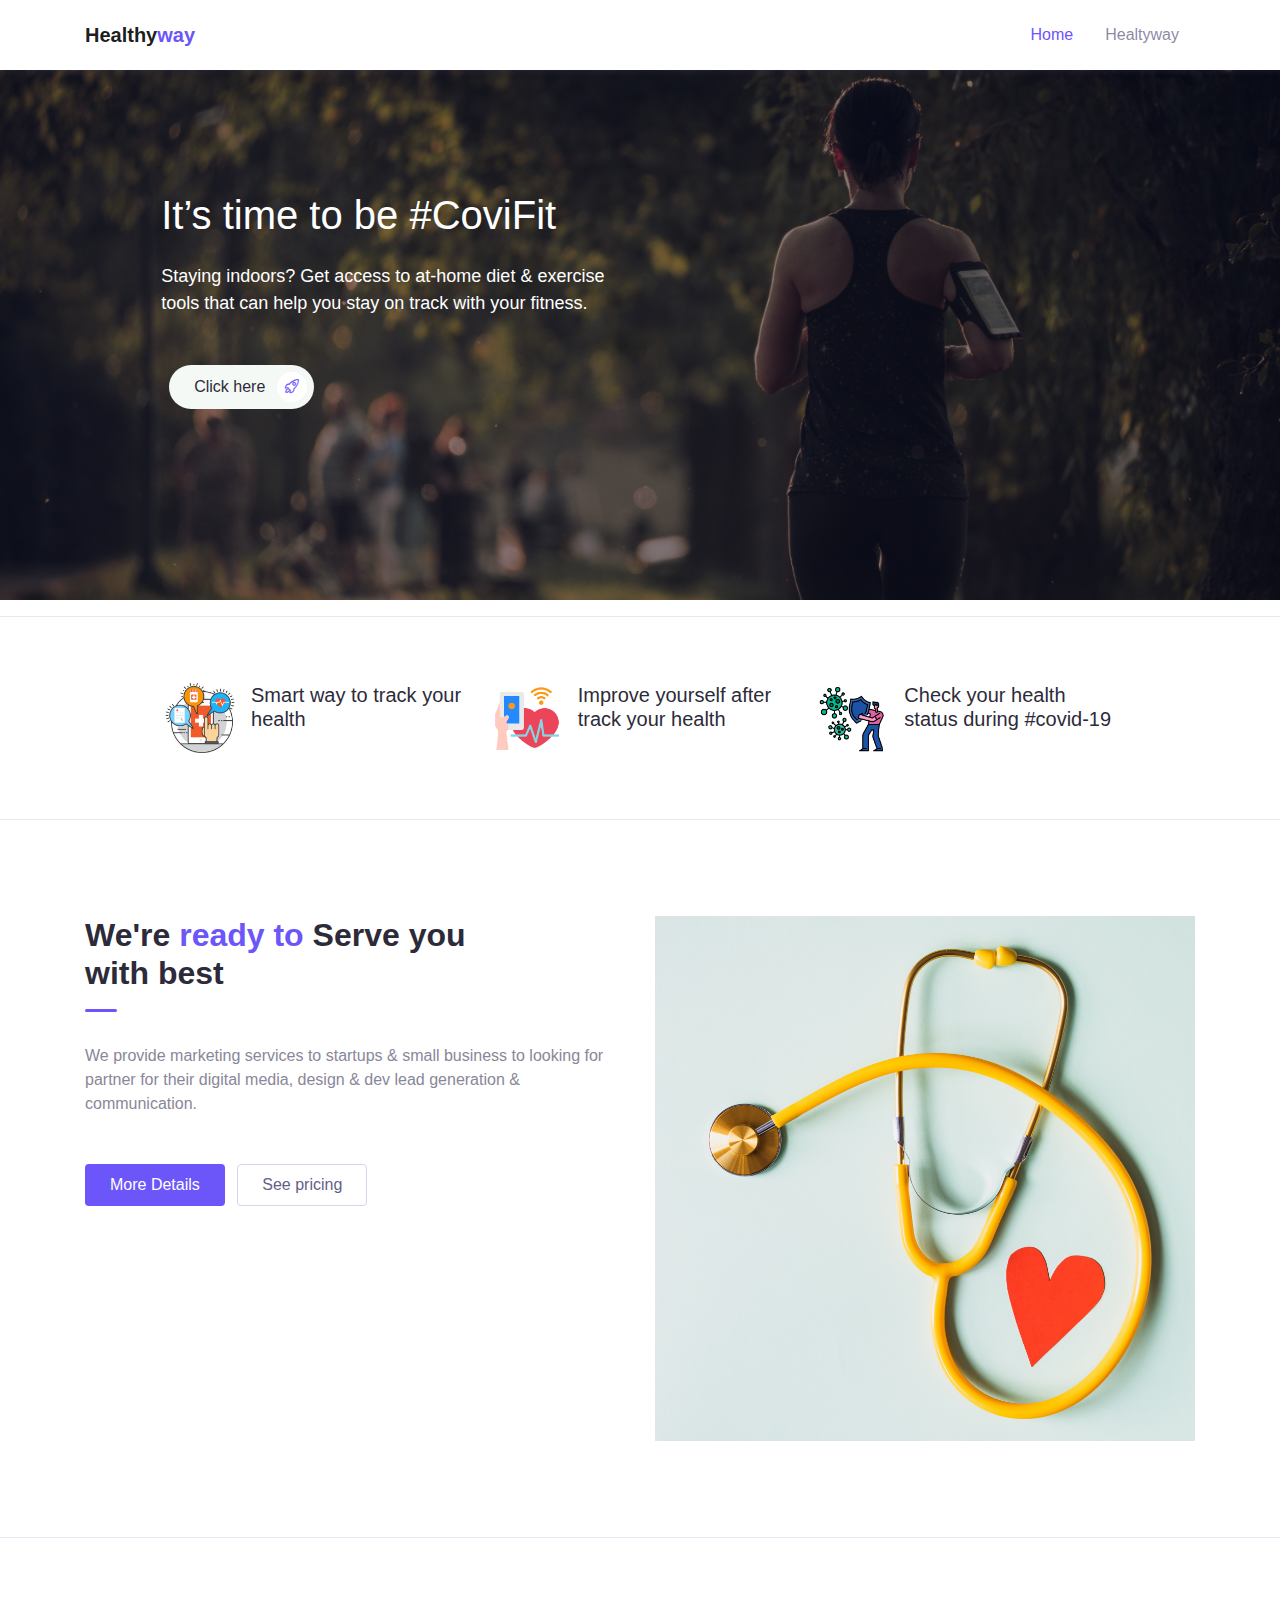
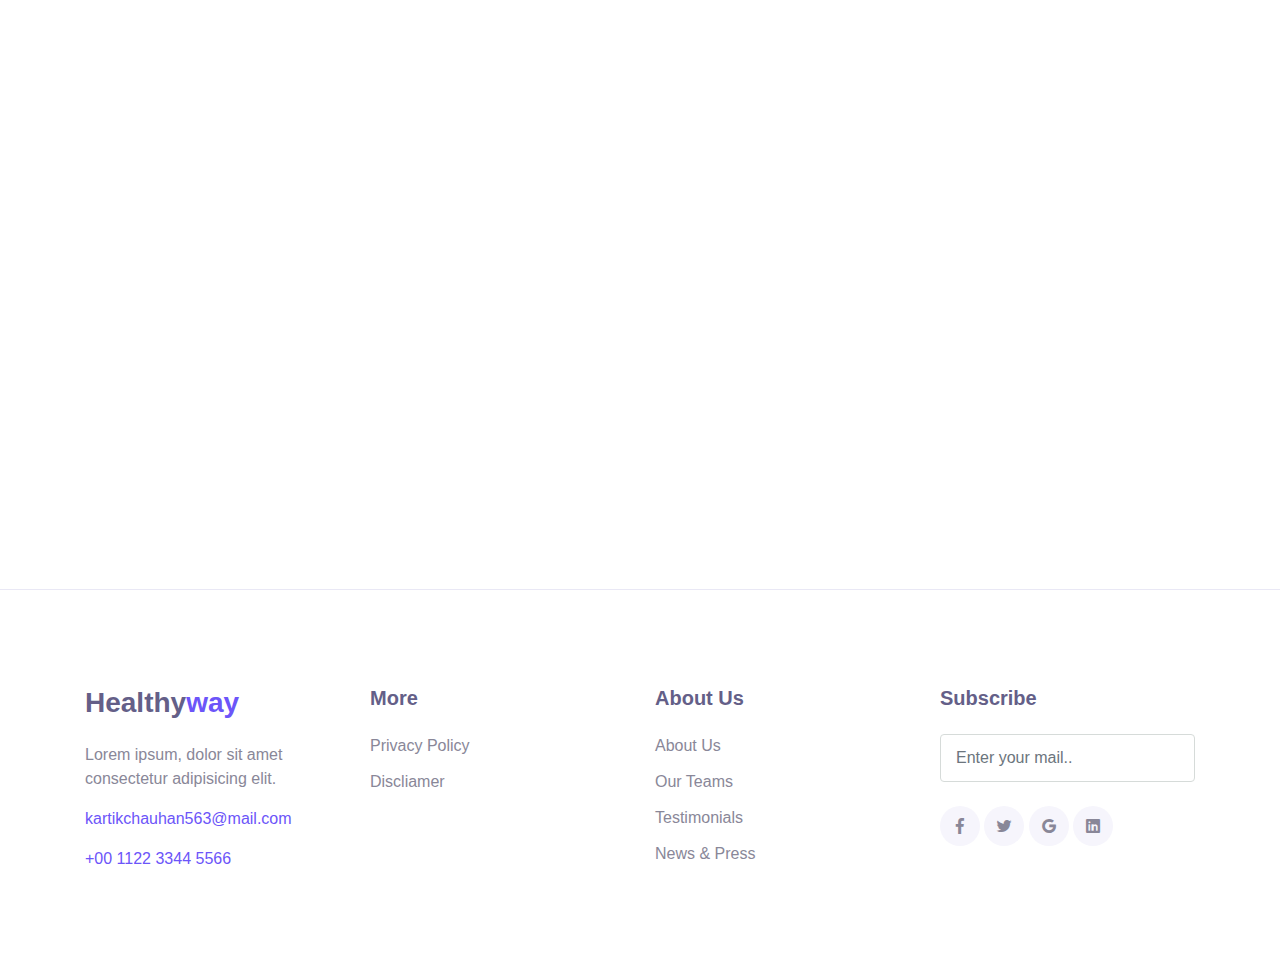
==== commit a9227455: "hero section added" ====
--- a/index.html
+++ b/index.html
@@ -56,17 +56,16 @@
       <div class="container h-100">
         <div class="row align-items-center h-100">
           <div class="col-lg-6 py-3 wow fadeInUp">
-            <h1 class="mb-4">It’s time to be #CoviFit
+            <h1 class="mb-4 text-white">It’s time to be #CoviFit
             </h1>
-            <p class="text-lg mb-5">Staying indoors? Get access to at-home diet & exercise tools that can help you stay on track with your fitness.
+            <p class="text-lg mb-5 text-white">Staying indoors? Get access to at-home diet & exercise tools that can help you stay on track with your fitness.
             </p>
 
-            <!-- <a href="#" class="btn btn-outline border text-secondary">More Info</a> -->
-            <a href="#" class="btn btn-primary btn-split ml-2">Click here <div class="fab"><span class="mai-rocket-outline"></span></div></a>
+            <a href="#" class="btn btn-light text-dark btn-split ml-2">Click here <div class="fab"><span class="mai-rocket-outline"></span></div></a>
           </div>
           <div class="col-lg-6 py-3 wow zoomIn">
             <div class="img-place">
-              <img src="./assets/img/pexels-karolina-grabowska-4397840.jpg" alt="">
+              <!-- <img src="./assets/img/pexels-karolina-grabowska-4397840.jpg" alt=""> -->
             </div>
           </div>
         </div>
@@ -81,11 +80,10 @@
           <div class="col-md-6 col-lg-4 py-3 wow fadeInUp">
             <div class="d-flex flex-row">
               <div class="img-fluid mr-3">
-                <img src="./assets/img/icon_pattern.svg" alt="">
+                <img class="imagesizes" src="./assets/img/healthcare.png" alt="">
               </div>
               <div>
-                <h5>Provide financial advice by our advisor</h5>
-                <p>Copywrite, blogpublic realations content translation.</p>
+                <h5>Smart way to track your health</h5>
               </div>
             </div>
           </div>
@@ -93,11 +91,11 @@
           <div class="col-md-6 col-lg-4 py-3 wow fadeInUp">
             <div class="d-flex flex-row">
               <div class="img-fluid mr-3">
-                <img src="./assets/img/icon_pattern.svg" alt="">
+                <img class="imagesizes" src="./assets/img/heart-rate.png" alt="">
               </div>
               <div>
-                <h5>Complete solutions for global organisations</h5>
-                <p>Copywrite, blogpublic realations content translation.</p>
+                <h5>Improve yourself after track your health</h5>
+               
               </div>
             </div>
           </div>
@@ -105,37 +103,19 @@
           <div class="col-md-6 col-lg-4 py-3 wow fadeInUp">
             <div class="d-flex flex-row">
               <div class="img-fluid mr-3">
-                <img src="./assets/img/icon_pattern.svg" alt="">
+                <img class="imagesizes" src="./assets/img/covid-19.png" alt="">
               </div>
               <div>
-                <h5>Provide financial advice by our advisor</h5>
-                <p>Copywrite, blogpublic realations content translation.</p>
-              </div>
-            </div>
-          </div>
-        </div>
-      </div> <!-- .container -->
-    </div> <!-- .page-section -->
+                <h5>Check your health status during #covid-19</h5>
+              </div>
+            </div>
+          </div>
+        </div>
+      </div> 
+    </div> 
   
    
-    <!-- <div class="page-section counter-section">
-      <div class="container">
-        <div class="row align-items-center text-center">
-          <div class="col-lg-4">
-            <p>Total Visitors</p>
-            <h2>$<span class="number" data-number="816278"></span></h2>
-          </div>
-          <div class="col-lg-4">
-            <p>Yearly Revenue</p>
-            <h2>$<span class="number" data-number="216422"></span></h2>
-          </div>
-          <div class="col-lg-4">
-            <p>Growth Ration</p>
-            <h2><span class="number" data-number="73"></span>%</h2>
-          </div>
-        </div>
-      </div>
-    </div>  -->
+  
   
     <div class="page-section">
       <div class="container">
@@ -157,85 +137,7 @@
     </div> <!-- .page-section -->
   
    
-    <!-- <div class="page-section border-top">
-      <div class="container">
-        <div class="text-center wow fadeInUp">
-          <h2 class="title-section">Pricing Plan</h2>
-          <div class="divider mx-auto"></div>
-        </div>
-  
-        <div class="row justify-content-center">
-          <div class="col-12 col-lg-auto py-3 wow fadeInLeft">
-            <div class="card-pricing">
-              <div class="header">
-                <div class="price-icon"><span class="mai-people"></span></div>
-                <div class="price-title">Membership</div>
-              </div>
-              <div class="body py-3">
-                <div class="price-tag">
-                  <span class="currency">$</span>
-                  <h2 class="display-4">30</h2>
-                  <span class="period">/monthly</span>
-                </div>
-                <div class="price-info">
-                  <p>Choose the plan that right for you</p>
-                </div>
-              </div>
-              <div class="footer">
-                <a href="#" class="btn btn-outline rounded-pill">Choose Plan</a>
-              </div>
-            </div>
-          </div>
-  
-          <div class="col-12 col-lg-auto py-3 wow fadeInUp">
-            <div class="card-pricing active">
-              <div class="header">
-                <div class="price-labled">Best</div>
-                <div class="price-icon"><span class="mai-business"></span></div>
-                <div class="price-title">Dedicated</div>
-              </div>
-              <div class="body py-3">
-                <div class="price-tag">
-                  <span class="currency">$</span>
-                  <h2 class="display-4">60</h2>
-                  <span class="period">/monthly</span>
-                </div>
-                <div class="price-info">
-                  <p>Choose the plan that right for you</p>
-                </div>
-              </div>
-              <div class="footer">
-                <a href="#" class="btn btn-outline rounded-pill">Choose Plan</a>
-              </div>
-            </div>
-          </div>
-  
-          <div class="col-12 col-lg-auto py-3 wow fadeInRight">
-            <div class="card-pricing">
-              <div class="header">
-                <div class="price-icon"><span class="mai-rocket-outline"></span></div>
-                <div class="price-title">Private</div>
-              </div>
-              <div class="body py-3">
-                <div class="price-tag">
-                  <span class="currency">$</span>
-                  <h2 class="display-4">90</h2>
-                  <span class="period">/monthly</span>
-                </div>
-                <div class="price-info">
-                  <p>Choose the plan that right for you</p>
-                </div>
-              </div>
-              <div class="footer">
-                <a href="#" class="btn btn-outline rounded-pill">Choose Plan</a>
-              </div>
-            </div>
-          </div>
-          
-        </div>
-      </div> 
-    </div> 
-   -->
+    
 
     
     <div class="page-section border-top">
@@ -342,20 +244,16 @@
           <p><a href="#">+00 1122 3344 5566</a></p>
         </div>
         <div class="col-lg-3 py-3">
-          <h5>Quick Links</h5>
+          <h5>More</h5>
           <ul class="footer-menu">
-            <li><a href="#">How it works</a></li>
-            <li><a href="#">Security</a></li>
-            <li><a href="#">Pricing</a></li>
-            <li><a href="#">Resources</a></li>
-            <li><a href="#">Report a Bug</a></li>
+            <li><a href="#">Privacy Policy</a></li>
+            <li><a href="#">Discliamer</a></li>
           </ul>
         </div>
         <div class="col-lg-3 py-3">
           <h5>About Us</h5>
           <ul class="footer-menu">
             <li><a href="#">About Us</a></li>
-            <li><a href="#">Jobs</a></li>
             <li><a href="#">Our Teams</a></li>
             <li><a href="#">Testimonials</a></li>
             <li><a href="#">News & Press</a></li>
@@ -376,19 +274,7 @@
         </div>
       </div>
 
-      <div class="row">
-        <div class="col-sm-6 py-2">
-          <p id="copyright">&copy; 2020 . All rights reserved</p>
-        </div>
-        <div class="col-sm-6 py-2 text-right">
-          <div class="d-inline-block px-3">
-            <a href="#">Privacy</a>
-          </div>
-          <div class="d-inline-block px-3">
-            <a href="#">Contact Us</a>
-          </div>
-        </div>
-      </div>
+      
     </div> <!-- .container -->
   </footer> <!-- .page-footer -->
 
--- a/assets/css/theme.css
+++ b/assets/css/theme.css
@@ -19,9 +19,14 @@
   line-height: 1.5;
   color: #2D2B3A;
 }
-
-
-
+.home-banner{
+  min-height:100%;
+  background:linear-gradient(288deg, rgb(0 0 0 / 52%), rgb(0 0 0 / 43%)), url(../img/heroimage2.jpg);
+  background-size:cover;
+}
+img.imagesizes {
+  width: 70px;
+}
 
 a {
   color: #6C55F9;
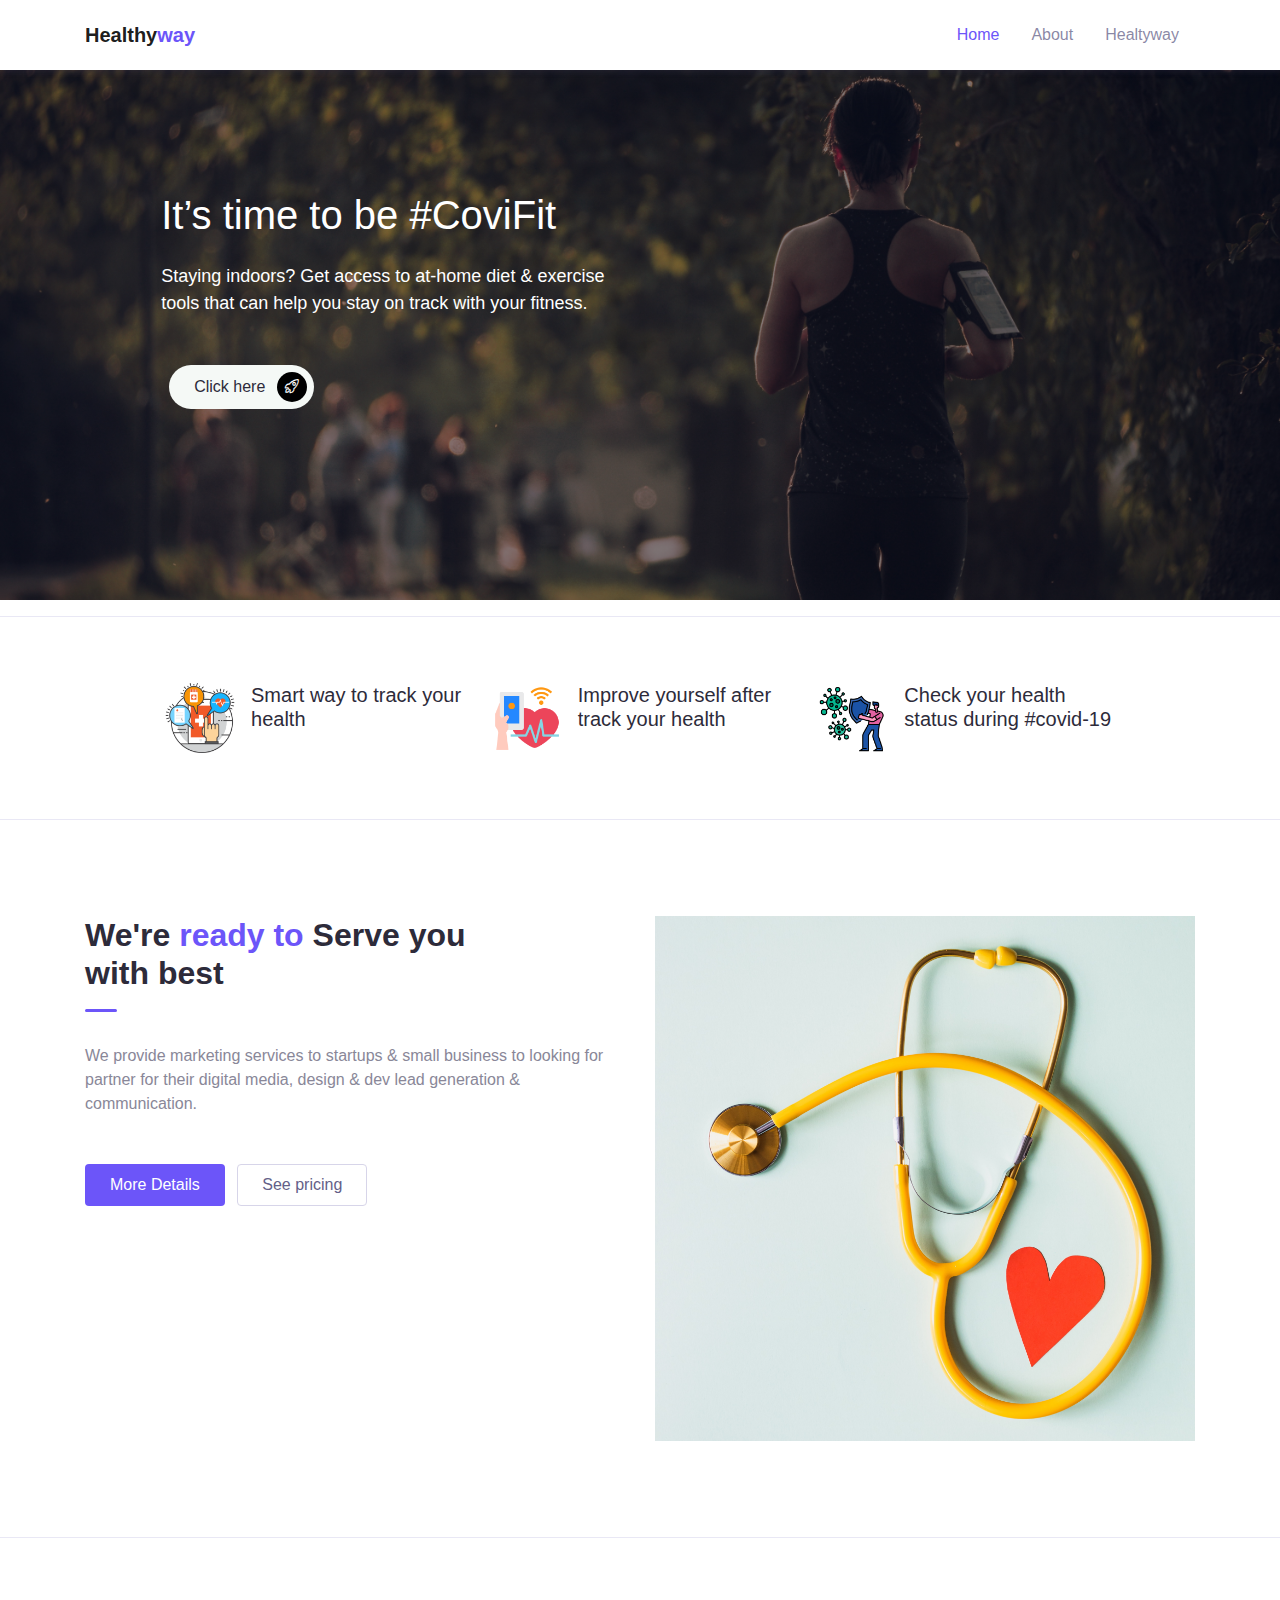
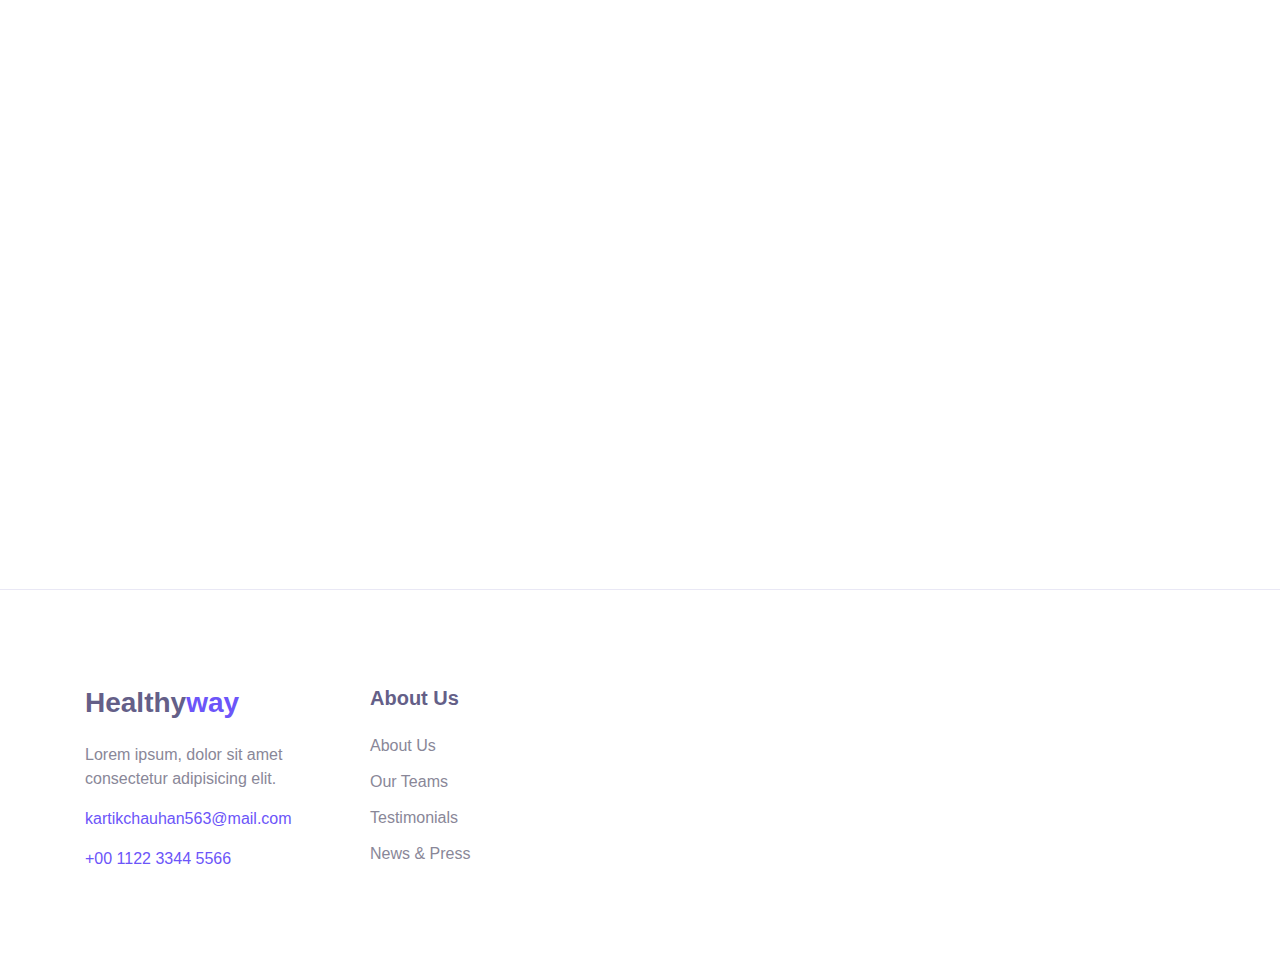
==== commit 5936e538: "about us page is added" ====
--- a/index.html
+++ b/index.html
@@ -1,5 +1,6 @@
 <!DOCTYPE html>
 <html lang="en">
+
 <head>
   <meta charset="UTF-8">
   <meta name="viewport" content="width=device-width, initial-scale=1.0">
@@ -19,6 +20,7 @@
   <link rel="stylesheet" href="./assets/css/theme.css">
 
 </head>
+
 <body>
 
   <!-- Back to top button -->
@@ -29,25 +31,29 @@
       <div class="container">
         <a href="index.html" class="navbar-brand">Healthy<span class="text-primary">way</span></a>
 
-        <button class="navbar-toggler" data-toggle="collapse" data-target="#navbarContent" aria-controls="navbarContent" aria-expanded="false" aria-label="Toggle navigation">
+        <button class="navbar-toggler" data-toggle="collapse" data-target="#navbarContent" aria-controls="navbarContent"
+          aria-expanded="false" aria-label="Toggle navigation">
           <span class="navbar-toggler-icon"></span>
         </button>
 
         <div class="navbar-collapse collapse" id="navbarContent">
-          
+
 
           <div class="ml-auto">
             <ul class="navbar-nav ml-lg-4 pt-3 pt-lg-0">
               <li class="nav-item active">
                 <a href="index.html" class="nav-link">Home</a>
               </li>
-              
-             
-              
+              <li class="nav-item">
+                <a href="about.html" class="nav-link">About</a>
+              </li>
+
+
               <li class="nav-item">
                 <a href="healthcheck.html" class="nav-link">Healtyway</a>
               </li>
-            </ul>          </div>
+            </ul>
+          </div>
         </div>
       </div>
     </nav>
@@ -58,10 +64,12 @@
           <div class="col-lg-6 py-3 wow fadeInUp">
             <h1 class="mb-4 text-white">It’s time to be #CoviFit
             </h1>
-            <p class="text-lg mb-5 text-white">Staying indoors? Get access to at-home diet & exercise tools that can help you stay on track with your fitness.
+            <p class="text-lg mb-5 text-white">Staying indoors? Get access to at-home diet & exercise tools that can
+              help you stay on track with your fitness.
             </p>
 
-            <a href="#" class="btn btn-light text-dark btn-split ml-2">Click here <div class="fab"><span class="mai-rocket-outline"></span></div></a>
+            <a href="#" class="btn btn-light text-dark btn-split ml-2">Click here <div class="fab"><span
+                  class="mai-rocket-outline"></span></div></a>
           </div>
           <div class="col-lg-6 py-3 wow zoomIn">
             <div class="img-place">
@@ -87,7 +95,7 @@
               </div>
             </div>
           </div>
-  
+
           <div class="col-md-6 col-lg-4 py-3 wow fadeInUp">
             <div class="d-flex flex-row">
               <div class="img-fluid mr-3">
@@ -95,11 +103,11 @@
               </div>
               <div>
                 <h5>Improve yourself after track your health</h5>
-               
-              </div>
-            </div>
-          </div>
-  
+
+              </div>
+            </div>
+          </div>
+
           <div class="col-md-6 col-lg-4 py-3 wow fadeInUp">
             <div class="d-flex flex-row">
               <div class="img-fluid mr-3">
@@ -111,19 +119,20 @@
             </div>
           </div>
         </div>
-      </div> 
-    </div> 
-  
-   
-  
-  
+      </div>
+    </div>
+
+
+
+
     <div class="page-section">
       <div class="container">
         <div class="row">
           <div class="col-lg-6 py-3 wow fadeInLeft">
             <h2 class="title-section">We're <span class="marked">ready to</span> Serve you with best</h2>
             <div class="divider"></div>
-            <p class="mb-5">We provide marketing services to startups & small business to looking for partner for their digital media, design & dev lead generation & communication.</p>
+            <p class="mb-5">We provide marketing services to startups & small business to looking for partner for their
+              digital media, design & dev lead generation & communication.</p>
             <a href="#" class="btn btn-primary">More Details</a>
             <a href="#" class="btn btn-outline ml-2">See pricing</a>
           </div>
@@ -135,11 +144,11 @@
         </div>
       </div> <!-- .container -->
     </div> <!-- .page-section -->
-  
-   
-    
-
-    
+
+
+
+
+
     <div class="page-section border-top">
       <div class="container">
         <div class="text-center wow fadeInUp">
@@ -225,30 +234,23 @@
             </div>
           </div>
         </div>
-  
-       
+
+
       </div> <!-- .container -->
     </div> <!-- .page-section -->
-  
-    
+
+
   </main>
 
   <footer class="page-footer">
     <div class="container">
-      <div class="row justify-content-center mb-5">
+      <div class="row justify-content-left mb-5">
         <div class="col-lg-3 py-3">
           <h3>Healthy<span class="text-primary">way</span></h3>
           <p>Lorem ipsum, dolor sit amet consectetur adipisicing elit.</p>
 
-          <p><a href="#" >kartikchauhan563@mail.com</a></p>
+          <p><a href="#">kartikchauhan563@mail.com</a></p>
           <p><a href="#">+00 1122 3344 5566</a></p>
-        </div>
-        <div class="col-lg-3 py-3">
-          <h5>More</h5>
-          <ul class="footer-menu">
-            <li><a href="#">Privacy Policy</a></li>
-            <li><a href="#">Discliamer</a></li>
-          </ul>
         </div>
         <div class="col-lg-3 py-3">
           <h5>About Us</h5>
@@ -259,22 +261,9 @@
             <li><a href="#">News & Press</a></li>
           </ul>
         </div>
-        <div class="col-lg-3 py-3">
-          <h5>Subscribe</h5>
-          <form action="#">
-            <input type="text" class="form-control" placeholder="Enter your mail..">
-          </form>
-
-          <div class="sosmed-button mt-4">
-            <a href="#"><span class="mai-logo-facebook-f"></span></a>
-            <a href="#"><span class="mai-logo-twitter"></span></a>
-            <a href="#"><span class="mai-logo-google"></span></a>
-            <a href="#"><span class="mai-logo-linkedin"></span></a>
-          </div>
-        </div>
-      </div>
-
-      
+      </div>
+
+
     </div> <!-- .container -->
   </footer> <!-- .page-footer -->
 
@@ -297,4 +286,5 @@
 
 
 </body>
+
 </html>--- a/assets/css/theme.css
+++ b/assets/css/theme.css
@@ -1539,8 +1539,8 @@
   border-radius: 50%;
   line-height: 32px;
   text-align: center;
-  background-color: #fff;
-  color: #6C55F9;
+  background-color: #000;
+  color: #ffffff;
 }
 
 
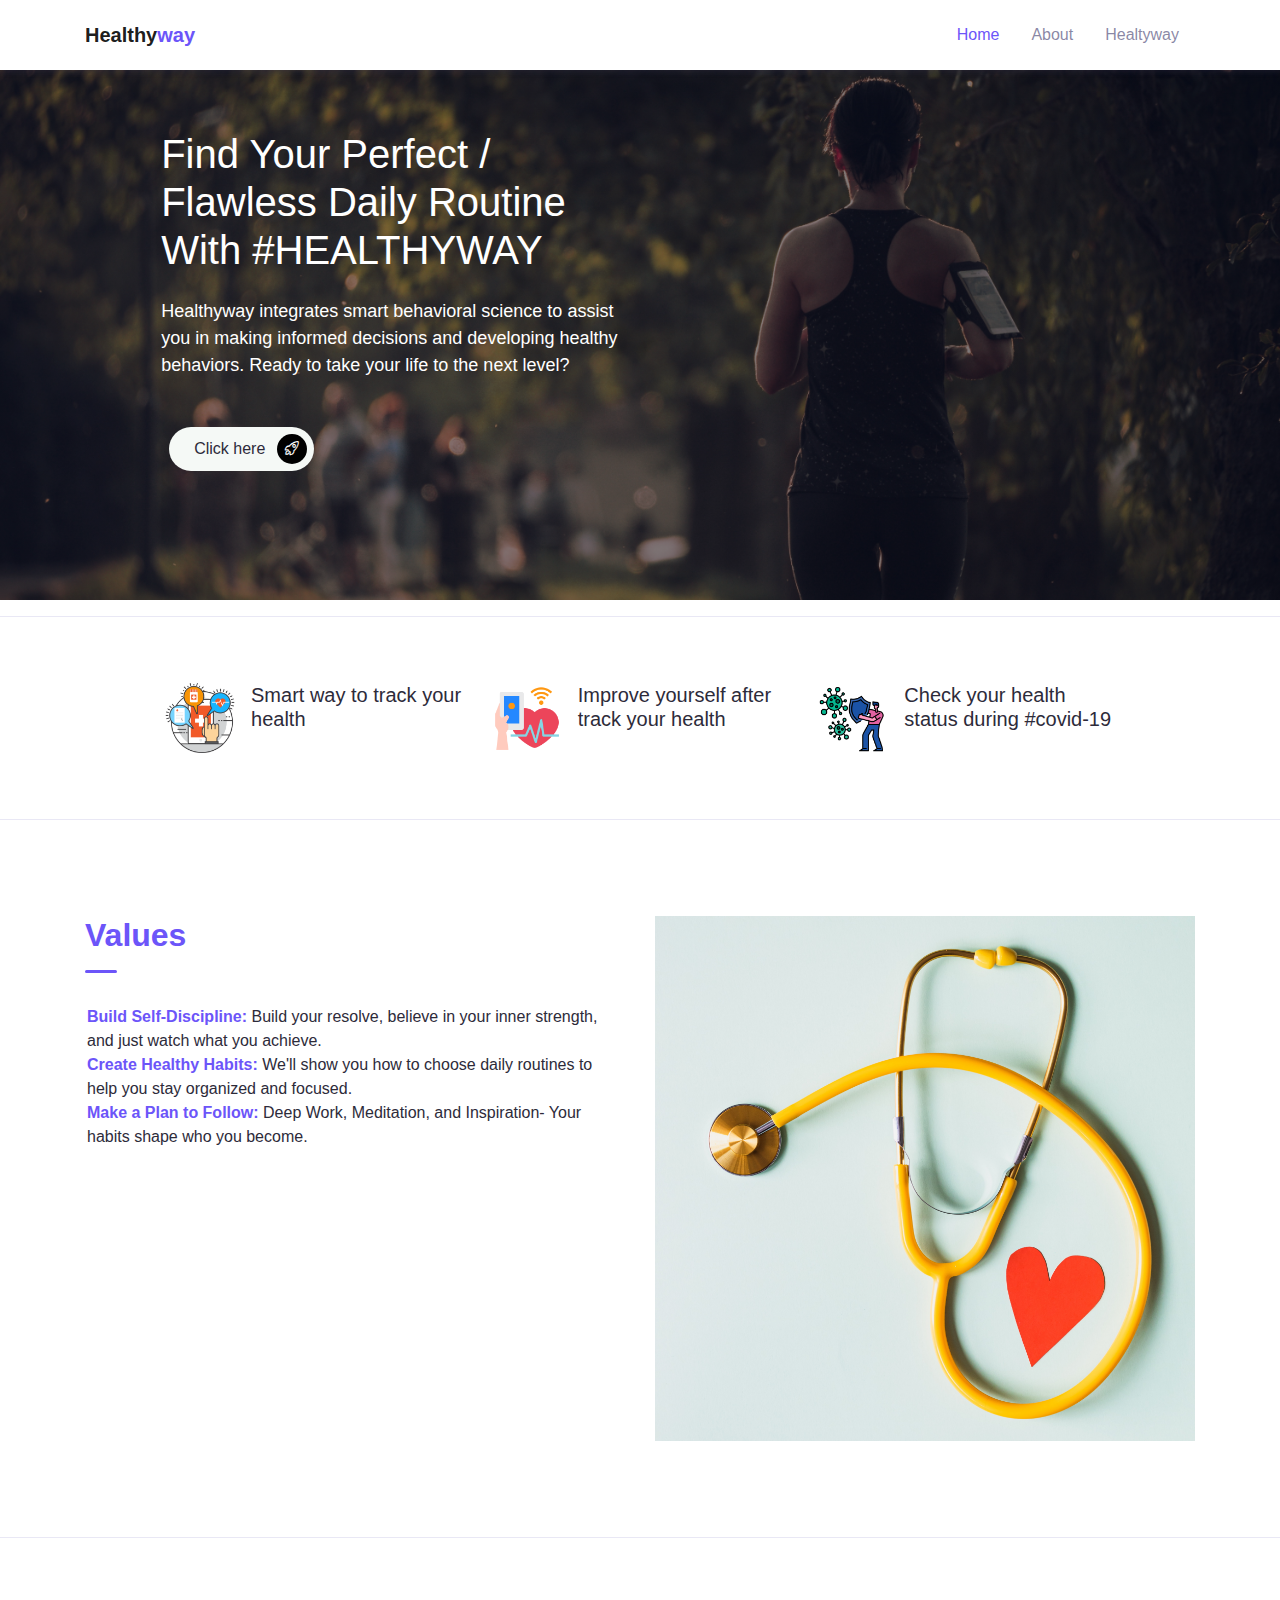
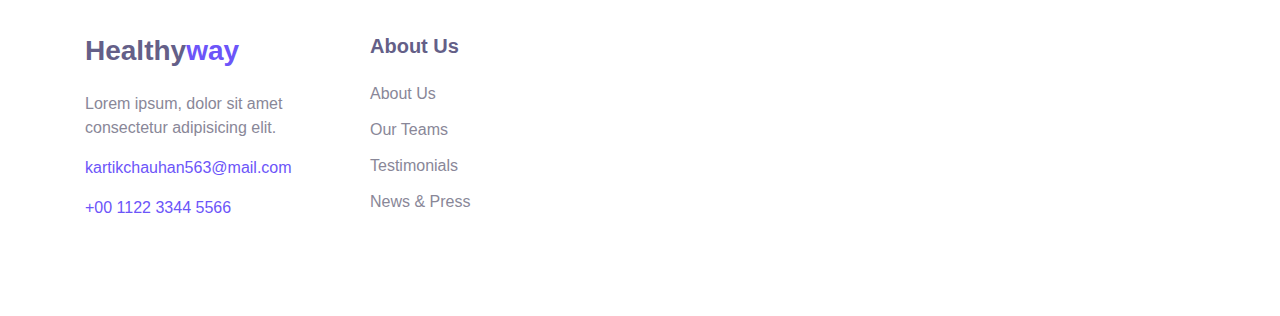
==== commit a8de79c6: "content added" ====
--- a/index.html
+++ b/index.html
@@ -62,10 +62,11 @@
       <div class="container h-100">
         <div class="row align-items-center h-100">
           <div class="col-lg-6 py-3 wow fadeInUp">
-            <h1 class="mb-4 text-white">It’s time to be #CoviFit
+            <h1 class="mb-4 text-white">Find Your Perfect / Flawless Daily Routine With #HEALTHYWAY
             </h1>
-            <p class="text-lg mb-5 text-white">Staying indoors? Get access to at-home diet & exercise tools that can
-              help you stay on track with your fitness.
+            <p class="text-lg mb-5 text-white">Healthyway integrates smart behavioral science to assist you in making informed decisions and developing healthy behaviors. 
+              Ready to take your life to the next level?
+              
             </p>
 
             <a href="#" class="btn btn-light text-dark btn-split ml-2">Click here <div class="fab"><span
@@ -129,12 +130,20 @@
       <div class="container">
         <div class="row">
           <div class="col-lg-6 py-3 wow fadeInLeft">
-            <h2 class="title-section">We're <span class="marked">ready to</span> Serve you with best</h2>
+            <h2 class="title-section"><span class="marked">Values</span></h2>
             <div class="divider"></div>
-            <p class="mb-5">We provide marketing services to startups & small business to looking for partner for their
-              digital media, design & dev lead generation & communication.</p>
-            <a href="#" class="btn btn-primary">More Details</a>
-            <a href="#" class="btn btn-outline ml-2">See pricing</a>
+      
+              <ul style="list-style-type: none; margin-left: -38px;">
+                <li> <span class="text-primary"><b>Build Self-Discipline:</b> </span>  Build your resolve, believe in your inner strength, and just watch what you achieve.
+                </li>
+                <li> <span class="text-primary"><b>Create Healthy Habits:</b> </span>
+                  We'll show you how to choose daily routines to help you stay organized and focused.
+                  </li>
+                  <li> <span class="text-primary"><b>Make a Plan to Follow:</b></span> 
+                    Deep Work, Meditation, and Inspiration- Your habits shape who you become.
+                    </li>
+              </ul>
+          
           </div>
           <div class="col-lg-6 py-3 wow zoomIn">
             <div class="img-place text-center">
@@ -149,97 +158,7 @@
 
 
 
-    <div class="page-section border-top">
-      <div class="container">
-        <div class="text-center wow fadeInUp">
-          <div class="subhead">Our Team</div>
-          <h2 class="title-section">Read More About <span class="marked">Us</span></h2>
-          <div class="divider mx-auto"></div>
-        </div>
-        <div class="row my-5 card-blog-row">
-          <div class="col-md-6 col-lg-3 py-3 wow fadeInUp">
-            <div class="card-blog">
-              <div class="header">
-                <div class="entry-footer">
-                  <div class="post-author">Sam Newman</div>
-                  <a href="#" class="post-date">23 Apr 2020</a>
-                </div>
-              </div>
-              <div class="body">
-                <div class="post-title"><a href="blog-single.html">What is Business Management?</a></div>
-              </div>
-              <div class="footer">
-                <a href="blog-single.html">Read More <span class="mai-chevron-forward text-sm"></span></a>
-              </div>
-            </div>
-          </div>
-          <div class="col-md-6 col-lg-3 py-3 wow fadeInUp">
-            <div class="card-blog">
-              <div class="header">
-                <div class="avatar">
-                  <img src="./assets/img/person/person_1.jpg" alt="">
-                </div>
-                <div class="entry-footer">
-                  <div class="post-author">Sam Newman</div>
-                  <a href="#" class="post-date">23 Apr 2020</a>
-                </div>
-              </div>
-              <div class="body">
-                <div class="post-title"><a href="blog-single.html">What is Business Management?</a></div>
-                <div class="post-excerpt">Lorem, ipsum dolor sit amet consectetur adipisicing elit.</div>
-              </div>
-              <div class="footer">
-                <a href="blog-single.html">Read More <span class="mai-chevron-forward text-sm"></span></a>
-              </div>
-            </div>
-          </div>
-          <div class="col-md-6 col-lg-3 py-3 wow fadeInUp">
-            <div class="card-blog">
-              <div class="header">
-                <div class="avatar">
-                  <img src="./assets/img/person/person_2.jpg" alt="">
-                </div>
-                <div class="entry-footer">
-                  <div class="post-author">Sam Newman</div>
-                  <a href="#" class="post-date">23 Apr 2020</a>
-                </div>
-              </div>
-              <div class="body">
-                <div class="post-title"><a href="blog-single.html">What is Business Management?</a></div>
-                <div class="post-excerpt">Lorem, ipsum dolor sit amet consectetur adipisicing elit.</div>
-              </div>
-              <div class="footer">
-                <a href="blog-single.html">Read More <span class="mai-chevron-forward text-sm"></span></a>
-              </div>
-            </div>
-          </div>
-          <div class="col-md-6 col-lg-3 py-3 wow fadeInUp">
-            <div class="card-blog">
-              <div class="header">
-                <div class="avatar">
-                  <img src="./assets/img/person/person_3.jpg" alt="">
-                </div>
-                <div class="entry-footer">
-                  <div class="post-author">Sam Newman</div>
-                  <a href="#" class="post-date">23 Apr 2020</a>
-                </div>
-              </div>
-              <div class="body">
-                <div class="post-title"><a href="blog-single.html">What is Business Management?</a></div>
-                <div class="post-excerpt">Lorem, ipsum dolor sit amet consectetur adipisicing elit.</div>
-              </div>
-              <div class="footer">
-                <a href="blog-single.html">Read More <span class="mai-chevron-forward text-sm"></span></a>
-              </div>
-            </div>
-          </div>
-        </div>
-
-
-      </div> <!-- .container -->
-    </div> <!-- .page-section -->
-
-
+  
   </main>
 
   <footer class="page-footer">
